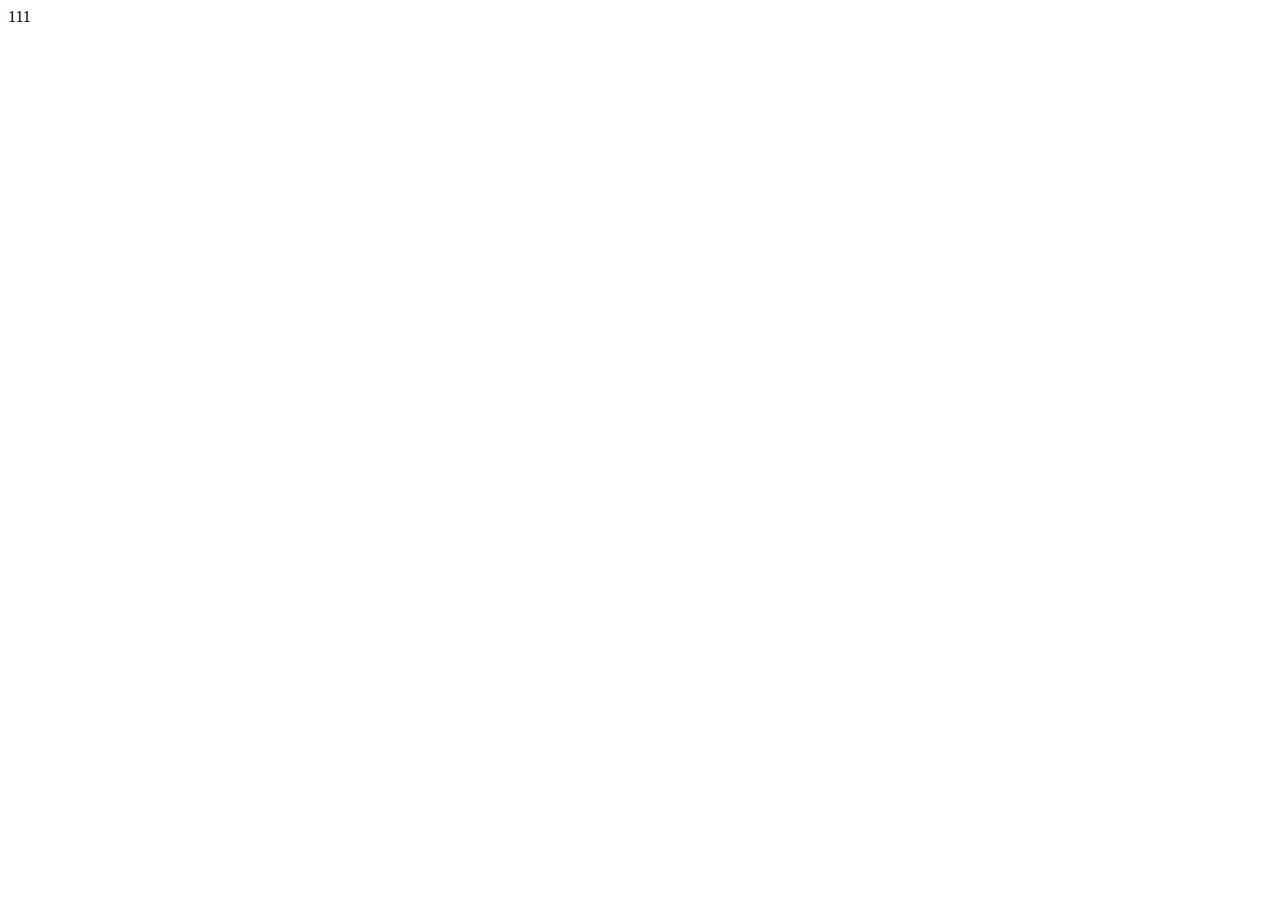
==== index.html @ 4024d772 "登录完成" ====
<!DOCTYPE html>
<html lang="en">
  <head>
    <meta charset="UTF-8" />
    <meta name="viewport" content="width=device-width, initial-scale=1.0" />
    <title>Document</title>
  </head>
  <body>
    111
  </body>
</html>
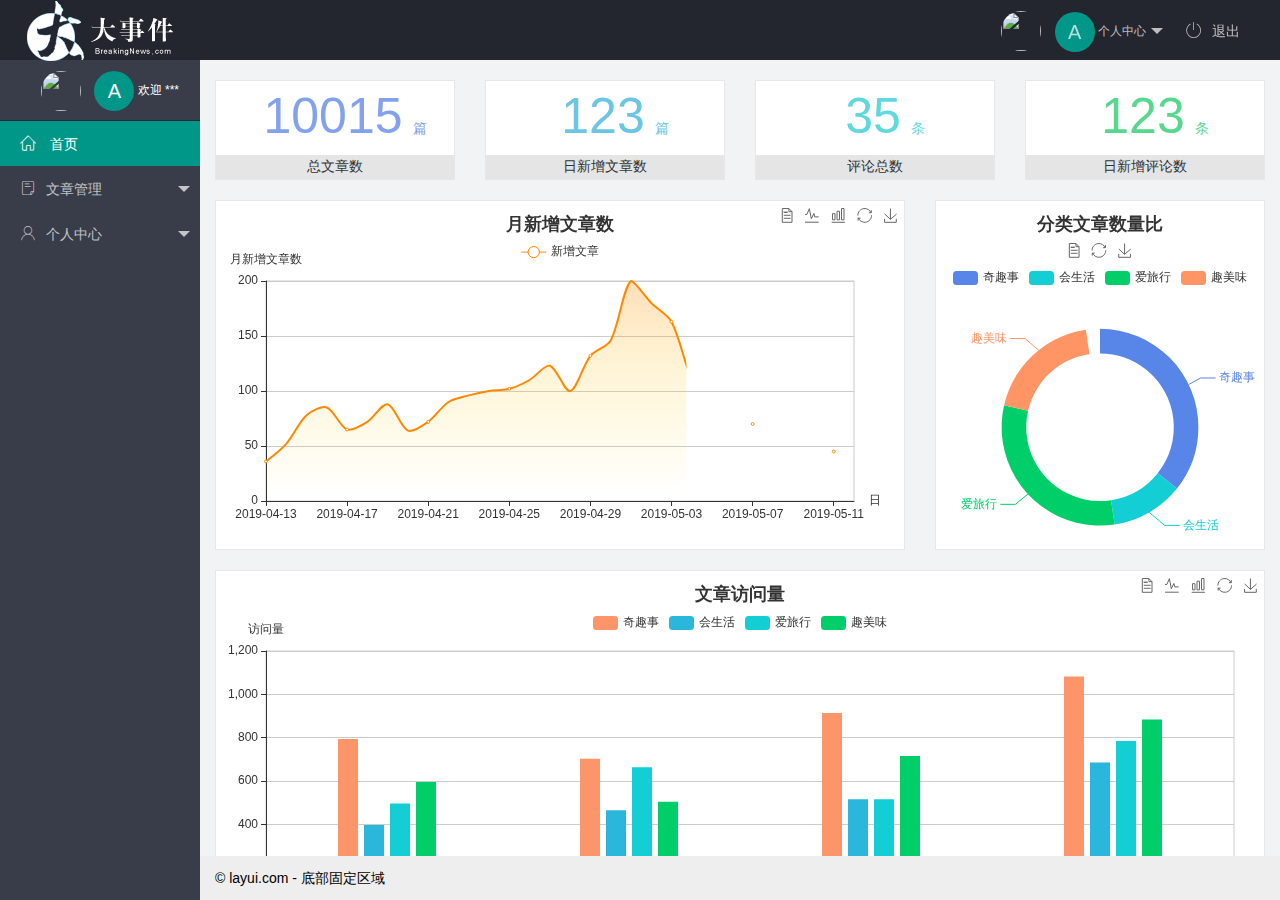
==== commit e721a058: "完成首页" ====
--- a/index.html
+++ b/index.html
@@ -3,9 +3,119 @@
   <head>
     <meta charset="UTF-8" />
     <meta name="viewport" content="width=device-width, initial-scale=1.0" />
-    <title>Document</title>
+    <title>后台首页</title>
+    <link rel="stylesheet" href="./assets/lib/layui/css/layui.css" />
+    <link rel="stylesheet" href="./assets/fonts/iconfont.css" />
+    <link rel="stylesheet" href="./assets/css/index.css" />
   </head>
-  <body>
-    111
+  <body class="layui-layout-body">
+    <div class="layui-layout layui-layout-admin">
+      <div class="layui-header">
+        <div class="layui-logo">
+          <img src="/assets/images/logo.png" alt="" />
+        </div>
+        <!-- 头部区域（可配合layui已有的水平导航） -->
+        <ul class="layui-nav layui-layout-right">
+          <li class="layui-nav-item">
+            <!--右上角头像-->
+            <a href="javascript:;" class="userinfo">
+              <img src="http://t.cn/RCzsdCq" class="layui-nav-img" />
+              <span class="text-avatar"> A </span>
+              个人中心
+            </a>
+            <dl class="layui-nav-child">
+              <dd><a href="">基本资料</a></dd>
+              <dd><a href="">更换头像</a></dd>
+              <dd><a href="">重置密码</a></dd>
+            </dl>
+          </li>
+          <li class="layui-nav-item">
+            <a href="javascript:;" id="btn-logout">
+              <span class="iconfont icon-tuichu"></span>退出</a
+            >
+          </li>
+        </ul>
+      </div>
+
+      <div class="layui-side layui-bg-black">
+        <div class="layui-side-scroll">
+          <!-- 左侧导航区域（可配合layui已有的垂直导航） -->
+          <!--侧边栏头像-->
+          <div class="userinfo">
+            <img src="http://t.cn/RCzsdCq" class="layui-nav-img" />
+            <span class="text-avatar">A</span>
+            <span id="welcome">欢迎 ***</span>
+          </div>
+
+          <ul class="layui-nav layui-nav-tree" lay-shrink="all">
+            <li class="layui-nav-item layui-this">
+              <a class="" href="/home/dashboard.html" target="fm">
+                <span class="iconfont icon-home"></span>
+                首页</a
+              >
+            </li>
+            <li class="layui-nav-item">
+              <a href="javascript:;">
+                <span class="iconfont icon-16"></span>文章管理</a
+              >
+              <dl class="layui-nav-child">
+                <dd>
+                  <a href="javascript:;"
+                    ><i class="layui-icon layui-icon-app"></i>文章类别</a
+                  >
+                </dd>
+                <dd>
+                  <a href="javascript:;"
+                    ><i class="layui-icon layui-icon-app"></i> 文章列表</a
+                  >
+                </dd>
+                <dd>
+                  <a href="javascript:;"
+                    ><i class="layui-icon layui-icon-app"></i>发表文章</a
+                  >
+                </dd>
+              </dl>
+            </li>
+            <li class="layui-nav-item">
+              <a href="javascript:;"
+                ><span class="iconfont icon-user"></span>个人中心</a
+              >
+              <dl class="layui-nav-child">
+                <dd>
+                  <a href="javascript:;"
+                    ><i class="layui-icon layui-icon-app"></i>基本资料</a
+                  >
+                </dd>
+                <dd>
+                  <a href="javascript:;"
+                    ><i class="layui-icon layui-icon-app"></i>更换头像</a
+                  >
+                </dd>
+                <dd>
+                  <a href="javascript:;"
+                    ><i class="layui-icon layui-icon-app"></i>重置密码</a
+                  >
+                </dd>
+              </dl>
+            </li>
+          </ul>
+        </div>
+      </div>
+
+      <div class="layui-body">
+        <!-- 内容主体区域 -->
+        <iframe name="fm" src="/home/dashboard.html" frameborder="0"></iframe>
+      </div>
+
+      <div class="layui-footer">
+        <!-- 底部固定区域 -->
+        © layui.com - 底部固定区域
+      </div>
+    </div>
+
+    <script src="./assets/lib/jquery.js"></script>
+    <script src="/assets/lib/layui/layui.all.js"></script>
+    <script src="./assets/js/utils.js"></script>
+    <script src="./assets/js/index.js"></script>
   </body>
 </html>
--- a/assets/lib/layui/css/layui.css
+++ b/assets/lib/layui/css/layui.css
@@ -0,0 +1,2 @@
+/** layui-v2.5.6 MIT License By https://www.layui.com */
+ .layui-inline,img{display:inline-block;vertical-align:middle}h1,h2,h3,h4,h5,h6{font-weight:400}.layui-edge,.layui-header,.layui-inline,.layui-main{position:relative}.layui-body,.layui-edge,.layui-elip{overflow:hidden}.layui-btn,.layui-edge,.layui-inline,img{vertical-align:middle}.layui-btn,.layui-disabled,.layui-icon,.layui-unselect{-moz-user-select:none;-webkit-user-select:none;-ms-user-select:none}.layui-elip,.layui-form-checkbox span,.layui-form-pane .layui-form-label{text-overflow:ellipsis;white-space:nowrap}.layui-breadcrumb,.layui-tree-btnGroup{visibility:hidden}blockquote,body,button,dd,div,dl,dt,form,h1,h2,h3,h4,h5,h6,input,li,ol,p,pre,td,textarea,th,ul{margin:0;padding:0;-webkit-tap-highlight-color:rgba(0,0,0,0)}a:active,a:hover{outline:0}img{border:none}li{list-style:none}table{border-collapse:collapse;border-spacing:0}h4,h5,h6{font-size:100%}button,input,optgroup,option,select,textarea{font-family:inherit;font-size:inherit;font-style:inherit;font-weight:inherit;outline:0}pre{white-space:pre-wrap;white-space:-moz-pre-wrap;white-space:-pre-wrap;white-space:-o-pre-wrap;word-wrap:break-word}body{line-height:24px;font:14px Helvetica Neue,Helvetica,PingFang SC,Tahoma,Arial,sans-serif}hr{height:1px;margin:10px 0;border:0;clear:both}a{color:#333;text-decoration:none}a:hover{color:#777}a cite{font-style:normal;*cursor:pointer}.layui-border-box,.layui-border-box *{box-sizing:border-box}.layui-box,.layui-box *{box-sizing:content-box}.layui-clear{clear:both;*zoom:1}.layui-clear:after{content:'\20';clear:both;*zoom:1;display:block;height:0}.layui-inline{*display:inline;*zoom:1}.layui-edge{display:inline-block;width:0;height:0;border-width:6px;border-style:dashed;border-color:transparent}.layui-edge-top{top:-4px;border-bottom-color:#999;border-bottom-style:solid}.layui-edge-right{border-left-color:#999;border-left-style:solid}.layui-edge-bottom{top:2px;border-top-color:#999;border-top-style:solid}.layui-edge-left{border-right-color:#999;border-right-style:solid}.layui-disabled,.layui-disabled:hover{color:#d2d2d2!important;cursor:not-allowed!important}.layui-circle{border-radius:100%}.layui-show{display:block!important}.layui-hide{display:none!important}@font-face{font-family:layui-icon;src:url(../font/iconfont.eot?v=256);src:url(../font/iconfont.eot?v=256#iefix) format('embedded-opentype'),url(../font/iconfont.woff2?v=256) format('woff2'),url(../font/iconfont.woff?v=256) format('woff'),url(../font/iconfont.ttf?v=256) format('truetype'),url(../font/iconfont.svg?v=256#layui-icon) format('svg')}.layui-icon{font-family:layui-icon!important;font-size:16px;font-style:normal;-webkit-font-smoothing:antialiased;-moz-osx-font-smoothing:grayscale}.layui-icon-reply-fill:before{content:"\e611"}.layui-icon-set-fill:before{content:"\e614"}.layui-icon-menu-fill:before{content:"\e60f"}.layui-icon-search:before{content:"\e615"}.layui-icon-share:before{content:"\e641"}.layui-icon-set-sm:before{content:"\e620"}.layui-icon-engine:before{content:"\e628"}.layui-icon-close:before{content:"\1006"}.layui-icon-close-fill:before{content:"\1007"}.layui-icon-chart-screen:before{content:"\e629"}.layui-icon-star:before{content:"\e600"}.layui-icon-circle-dot:before{content:"\e617"}.layui-icon-chat:before{content:"\e606"}.layui-icon-release:before{content:"\e609"}.layui-icon-list:before{content:"\e60a"}.layui-icon-chart:before{content:"\e62c"}.layui-icon-ok-circle:before{content:"\1005"}.layui-icon-layim-theme:before{content:"\e61b"}.layui-icon-table:before{content:"\e62d"}.layui-icon-right:before{content:"\e602"}.layui-icon-left:before{content:"\e603"}.layui-icon-cart-simple:before{content:"\e698"}.layui-icon-face-cry:before{content:"\e69c"}.layui-icon-face-smile:before{content:"\e6af"}.layui-icon-survey:before{content:"\e6b2"}.layui-icon-tree:before{content:"\e62e"}.layui-icon-ie:before{content:"\e7bb"}.layui-icon-upload-circle:before{content:"\e62f"}.layui-icon-add-circle:before{content:"\e61f"}.layui-icon-download-circle:before{content:"\e601"}.layui-icon-templeate-1:before{content:"\e630"}.layui-icon-util:before{content:"\e631"}.layui-icon-face-surprised:before{content:"\e664"}.layui-icon-edit:before{content:"\e642"}.layui-icon-speaker:before{content:"\e645"}.layui-icon-down:before{content:"\e61a"}.layui-icon-file:before{content:"\e621"}.layui-icon-layouts:before{content:"\e632"}.layui-icon-rate-half:before{content:"\e6c9"}.layui-icon-add-circle-fine:before{content:"\e608"}.layui-icon-prev-circle:before{content:"\e633"}.layui-icon-read:before{content:"\e705"}.layui-icon-404:before{content:"\e61c"}.layui-icon-carousel:before{content:"\e634"}.layui-icon-help:before{content:"\e607"}.layui-icon-code-circle:before{content:"\e635"}.layui-icon-windows:before{content:"\e67f"}.layui-icon-water:before{content:"\e636"}.layui-icon-username:before{content:"\e66f"}.layui-icon-find-fill:before{content:"\e670"}.layui-icon-about:before{content:"\e60b"}.layui-icon-location:before{content:"\e715"}.layui-icon-up:before{content:"\e619"}.layui-icon-pause:before{content:"\e651"}.layui-icon-date:before{content:"\e637"}.layui-icon-layim-uploadfile:before{content:"\e61d"}.layui-icon-delete:before{content:"\e640"}.layui-icon-play:before{content:"\e652"}.layui-icon-top:before{content:"\e604"}.layui-icon-firefox:before{content:"\e686"}.layui-icon-friends:before{content:"\e612"}.layui-icon-refresh-3:before{content:"\e9aa"}.layui-icon-ok:before{content:"\e605"}.layui-icon-layer:before{content:"\e638"}.layui-icon-face-smile-fine:before{content:"\e60c"}.layui-icon-dollar:before{content:"\e659"}.layui-icon-group:before{content:"\e613"}.layui-icon-layim-download:before{content:"\e61e"}.layui-icon-picture-fine:before{content:"\e60d"}.layui-icon-link:before{content:"\e64c"}.layui-icon-diamond:before{content:"\e735"}.layui-icon-log:before{content:"\e60e"}.layui-icon-key:before{content:"\e683"}.layui-icon-rate-solid:before{content:"\e67a"}.layui-icon-fonts-del:before{content:"\e64f"}.layui-icon-unlink:before{content:"\e64d"}.layui-icon-fonts-clear:before{content:"\e639"}.layui-icon-triangle-r:before{content:"\e623"}.layui-icon-circle:before{content:"\e63f"}.layui-icon-radio:before{content:"\e643"}.layui-icon-align-center:before{content:"\e647"}.layui-icon-align-right:before{content:"\e648"}.layui-icon-align-left:before{content:"\e649"}.layui-icon-loading-1:before{content:"\e63e"}.layui-icon-return:before{content:"\e65c"}.layui-icon-fonts-strong:before{content:"\e62b"}.layui-icon-upload:before{content:"\e67c"}.layui-icon-dialogue:before{content:"\e63a"}.layui-icon-video:before{content:"\e6ed"}.layui-icon-headset:before{content:"\e6fc"}.layui-icon-cellphone-fine:before{content:"\e63b"}.layui-icon-add-1:before{content:"\e654"}.layui-icon-face-smile-b:before{content:"\e650"}.layui-icon-fonts-html:before{content:"\e64b"}.layui-icon-screen-full:before{content:"\e622"}.layui-icon-form:before{content:"\e63c"}.layui-icon-cart:before{content:"\e657"}.layui-icon-camera-fill:before{content:"\e65d"}.layui-icon-tabs:before{content:"\e62a"}.layui-icon-heart-fill:before{content:"\e68f"}.layui-icon-fonts-code:before{content:"\e64e"}.layui-icon-ios:before{content:"\e680"}.layui-icon-at:before{content:"\e687"}.layui-icon-fire:before{content:"\e756"}.layui-icon-set:before{content:"\e716"}.layui-icon-fonts-u:before{content:"\e646"}.layui-icon-triangle-d:before{content:"\e625"}.layui-icon-tips:before{content:"\e702"}.layui-icon-picture:before{content:"\e64a"}.layui-icon-more-vertical:before{content:"\e671"}.layui-icon-bluetooth:before{content:"\e689"}.layui-icon-flag:before{content:"\e66c"}.layui-icon-loading:before{content:"\e63d"}.layui-icon-fonts-i:before{content:"\e644"}.layui-icon-refresh-1:before{content:"\e666"}.layui-icon-rmb:before{content:"\e65e"}.layui-icon-addition:before{content:"\e624"}.layui-icon-home:before{content:"\e68e"}.layui-icon-time:before{content:"\e68d"}.layui-icon-user:before{content:"\e770"}.layui-icon-notice:before{content:"\e667"}.layui-icon-chrome:before{content:"\e68a"}.layui-icon-edge:before{content:"\e68b"}.layui-icon-login-weibo:before{content:"\e675"}.layui-icon-voice:before{content:"\e688"}.layui-icon-upload-drag:before{content:"\e681"}.layui-icon-login-qq:before{content:"\e676"}.layui-icon-snowflake:before{content:"\e6b1"}.layui-icon-heart:before{content:"\e68c"}.layui-icon-logout:before{content:"\e682"}.layui-icon-file-b:before{content:"\e655"}.layui-icon-template:before{content:"\e663"}.layui-icon-transfer:before{content:"\e691"}.layui-icon-auz:before{content:"\e672"}.layui-icon-console:before{content:"\e665"}.layui-icon-app:before{content:"\e653"}.layui-icon-prev:before{content:"\e65a"}.layui-icon-website:before{content:"\e7ae"}.layui-icon-next:before{content:"\e65b"}.layui-icon-component:before{content:"\e857"}.layui-icon-android:before{content:"\e684"}.layui-icon-more:before{content:"\e65f"}.layui-icon-login-wechat:before{content:"\e677"}.layui-icon-shrink-right:before{content:"\e668"}.layui-icon-spread-left:before{content:"\e66b"}.layui-icon-camera:before{content:"\e660"}.layui-icon-note:before{content:"\e66e"}.layui-icon-refresh:before{content:"\e669"}.layui-icon-female:before{content:"\e661"}.layui-icon-male:before{content:"\e662"}.layui-icon-screen-restore:before{content:"\e758"}.layui-icon-password:before{content:"\e673"}.layui-icon-senior:before{content:"\e674"}.layui-icon-theme:before{content:"\e66a"}.layui-icon-tread:before{content:"\e6c5"}.layui-icon-praise:before{content:"\e6c6"}.layui-icon-star-fill:before{content:"\e658"}.layui-icon-rate:before{content:"\e67b"}.layui-icon-template-1:before{content:"\e656"}.layui-icon-vercode:before{content:"\e679"}.layui-icon-service:before{content:"\e626"}.layui-icon-cellphone:before{content:"\e678"}.layui-icon-print:before{content:"\e66d"}.layui-icon-cols:before{content:"\e610"}.layui-icon-wifi:before{content:"\e7e0"}.layui-icon-export:before{content:"\e67d"}.layui-icon-rss:before{content:"\e808"}.layui-icon-slider:before{content:"\e714"}.layui-icon-email:before{content:"\e618"}.layui-icon-subtraction:before{content:"\e67e"}.layui-icon-mike:before{content:"\e6dc"}.layui-icon-light:before{content:"\e748"}.layui-icon-gift:before{content:"\e627"}.layui-icon-mute:before{content:"\e685"}.layui-icon-reduce-circle:before{content:"\e616"}.layui-icon-music:before{content:"\e690"}.layui-main{width:1140px;margin:0 auto}.layui-header{z-index:1000;height:60px}.layui-header a:hover{transition:all .5s;-webkit-transition:all .5s}.layui-side{position:fixed;left:0;top:0;bottom:0;z-index:999;width:200px;overflow-x:hidden}.layui-side-scroll{position:relative;width:220px;height:100%;overflow-x:hidden}.layui-body{position:absolute;left:200px;right:0;top:0;bottom:0;z-index:998;width:auto;overflow-y:auto;box-sizing:border-box}.layui-layout-body{overflow:hidden}.layui-layout-admin .layui-header{background-color:#23262E}.layui-layout-admin .layui-side{top:60px;width:200px;overflow-x:hidden}.layui-layout-admin .layui-body{position:fixed;top:60px;bottom:44px}.layui-layout-admin .layui-main{width:auto;margin:0 15px}.layui-layout-admin .layui-footer{position:fixed;left:200px;right:0;bottom:0;height:44px;line-height:44px;padding:0 15px;background-color:#eee}.layui-layout-admin .layui-logo{position:absolute;left:0;top:0;width:200px;height:100%;line-height:60px;text-align:center;color:#009688;font-size:16px}.layui-layout-admin .layui-header .layui-nav{background:0 0}.layui-layout-left{position:absolute!important;left:200px;top:0}.layui-layout-right{position:absolute!important;right:0;top:0}.layui-container{position:relative;margin:0 auto;padding:0 15px;box-sizing:border-box}.layui-fluid{position:relative;margin:0 auto;padding:0 15px}.layui-row:after,.layui-row:before{content:'';display:block;clear:both}.layui-col-lg1,.layui-col-lg10,.layui-col-lg11,.layui-col-lg12,.layui-col-lg2,.layui-col-lg3,.layui-col-lg4,.layui-col-lg5,.layui-col-lg6,.layui-col-lg7,.layui-col-lg8,.layui-col-lg9,.layui-col-md1,.layui-col-md10,.layui-col-md11,.layui-col-md12,.layui-col-md2,.layui-col-md3,.layui-col-md4,.layui-col-md5,.layui-col-md6,.layui-col-md7,.layui-col-md8,.layui-col-md9,.layui-col-sm1,.layui-col-sm10,.layui-col-sm11,.layui-col-sm12,.layui-col-sm2,.layui-col-sm3,.layui-col-sm4,.layui-col-sm5,.layui-col-sm6,.layui-col-sm7,.layui-col-sm8,.layui-col-sm9,.layui-col-xs1,.layui-col-xs10,.layui-col-xs11,.layui-col-xs12,.layui-col-xs2,.layui-col-xs3,.layui-col-xs4,.layui-col-xs5,.layui-col-xs6,.layui-col-xs7,.layui-col-xs8,.layui-col-xs9{position:relative;display:block;box-sizing:border-box}.layui-col-xs1,.layui-col-xs10,.layui-col-xs11,.layui-col-xs12,.layui-col-xs2,.layui-col-xs3,.layui-col-xs4,.layui-col-xs5,.layui-col-xs6,.layui-col-xs7,.layui-col-xs8,.layui-col-xs9{float:left}.layui-col-xs1{width:8.33333333%}.layui-col-xs2{width:16.66666667%}.layui-col-xs3{width:25%}.layui-col-xs4{width:33.33333333%}.layui-col-xs5{width:41.66666667%}.layui-col-xs6{width:50%}.layui-col-xs7{width:58.33333333%}.layui-col-xs8{width:66.66666667%}.layui-col-xs9{width:75%}.layui-col-xs10{width:83.33333333%}.layui-col-xs11{width:91.66666667%}.layui-col-xs12{width:100%}.layui-col-xs-offset1{margin-left:8.33333333%}.layui-col-xs-offset2{margin-left:16.66666667%}.layui-col-xs-offset3{margin-left:25%}.layui-col-xs-offset4{margin-left:33.33333333%}.layui-col-xs-offset5{margin-left:41.66666667%}.layui-col-xs-offset6{margin-left:50%}.layui-col-xs-offset7{margin-left:58.33333333%}.layui-col-xs-offset8{margin-left:66.66666667%}.layui-col-xs-offset9{margin-left:75%}.layui-col-xs-offset10{margin-left:83.33333333%}.layui-col-xs-offset11{margin-left:91.66666667%}.layui-col-xs-offset12{margin-left:100%}@media screen and (max-width:768px){.layui-hide-xs{display:none!important}.layui-show-xs-block{display:block!important}.layui-show-xs-inline{display:inline!important}.layui-show-xs-inline-block{display:inline-block!important}}@media screen and (min-width:768px){.layui-container{width:750px}.layui-hide-sm{display:none!important}.layui-show-sm-block{display:block!important}.layui-show-sm-inline{display:inline!important}.layui-show-sm-inline-block{display:inline-block!important}.layui-col-sm1,.layui-col-sm10,.layui-col-sm11,.layui-col-sm12,.layui-col-sm2,.layui-col-sm3,.layui-col-sm4,.layui-col-sm5,.layui-col-sm6,.layui-col-sm7,.layui-col-sm8,.layui-col-sm9{float:left}.layui-col-sm1{width:8.33333333%}.layui-col-sm2{width:16.66666667%}.layui-col-sm3{width:25%}.layui-col-sm4{width:33.33333333%}.layui-col-sm5{width:41.66666667%}.layui-col-sm6{width:50%}.layui-col-sm7{width:58.33333333%}.layui-col-sm8{width:66.66666667%}.layui-col-sm9{width:75%}.layui-col-sm10{width:83.33333333%}.layui-col-sm11{width:91.66666667%}.layui-col-sm12{width:100%}.layui-col-sm-offset1{margin-left:8.33333333%}.layui-col-sm-offset2{margin-left:16.66666667%}.layui-col-sm-offset3{margin-left:25%}.layui-col-sm-offset4{margin-left:33.33333333%}.layui-col-sm-offset5{margin-left:41.66666667%}.layui-col-sm-offset6{margin-left:50%}.layui-col-sm-offset7{margin-left:58.33333333%}.layui-col-sm-offset8{margin-left:66.66666667%}.layui-col-sm-offset9{margin-left:75%}.layui-col-sm-offset10{margin-left:83.33333333%}.layui-col-sm-offset11{margin-left:91.66666667%}.layui-col-sm-offset12{margin-left:100%}}@media screen and (min-width:992px){.layui-container{width:970px}.layui-hide-md{display:none!important}.layui-show-md-block{display:block!important}.layui-show-md-inline{display:inline!important}.layui-show-md-inline-block{display:inline-block!important}.layui-col-md1,.layui-col-md10,.layui-col-md11,.layui-col-md12,.layui-col-md2,.layui-col-md3,.layui-col-md4,.layui-col-md5,.layui-col-md6,.layui-col-md7,.layui-col-md8,.layui-col-md9{float:left}.layui-col-md1{width:8.33333333%}.layui-col-md2{width:16.66666667%}.layui-col-md3{width:25%}.layui-col-md4{width:33.33333333%}.layui-col-md5{width:41.66666667%}.layui-col-md6{width:50%}.layui-col-md7{width:58.33333333%}.layui-col-md8{width:66.66666667%}.layui-col-md9{width:75%}.layui-col-md10{width:83.33333333%}.layui-col-md11{width:91.66666667%}.layui-col-md12{width:100%}.layui-col-md-offset1{margin-left:8.33333333%}.layui-col-md-offset2{margin-left:16.66666667%}.layui-col-md-offset3{margin-left:25%}.layui-col-md-offset4{margin-left:33.33333333%}.layui-col-md-offset5{margin-left:41.66666667%}.layui-col-md-offset6{margin-left:50%}.layui-col-md-offset7{margin-left:58.33333333%}.layui-col-md-offset8{margin-left:66.66666667%}.layui-col-md-offset9{margin-left:75%}.layui-col-md-offset10{margin-left:83.33333333%}.layui-col-md-offset11{margin-left:91.66666667%}.layui-col-md-offset12{margin-left:100%}}@media screen and (min-width:1200px){.layui-container{width:1170px}.layui-hide-lg{display:none!important}.layui-show-lg-block{display:block!important}.layui-show-lg-inline{display:inline!important}.layui-show-lg-inline-block{display:inline-block!important}.layui-col-lg1,.layui-col-lg10,.layui-col-lg11,.layui-col-lg12,.layui-col-lg2,.layui-col-lg3,.layui-col-lg4,.layui-col-lg5,.layui-col-lg6,.layui-col-lg7,.layui-col-lg8,.layui-col-lg9{float:left}.layui-col-lg1{width:8.33333333%}.layui-col-lg2{width:16.66666667%}.layui-col-lg3{width:25%}.layui-col-lg4{width:33.33333333%}.layui-col-lg5{width:41.66666667%}.layui-col-lg6{width:50%}.layui-col-lg7{width:58.33333333%}.layui-col-lg8{width:66.66666667%}.layui-col-lg9{width:75%}.layui-col-lg10{width:83.33333333%}.layui-col-lg11{width:91.66666667%}.layui-col-lg12{width:100%}.layui-col-lg-offset1{margin-left:8.33333333%}.layui-col-lg-offset2{margin-left:16.66666667%}.layui-col-lg-offset3{margin-left:25%}.layui-col-lg-offset4{margin-left:33.33333333%}.layui-col-lg-offset5{margin-left:41.66666667%}.layui-col-lg-offset6{margin-left:50%}.layui-col-lg-offset7{margin-left:58.33333333%}.layui-col-lg-offset8{margin-left:66.66666667%}.layui-col-lg-offset9{margin-left:75%}.layui-col-lg-offset10{margin-left:83.33333333%}.layui-col-lg-offset11{margin-left:91.66666667%}.layui-col-lg-offset12{margin-left:100%}}.layui-col-space1{margin:-.5px}.layui-col-space1>*{padding:.5px}.layui-col-space2{margin:-1px}.layui-col-space2>*{padding:1px}.layui-col-space4{margin:-2px}.layui-col-space4>*{padding:2px}.layui-col-space5{margin:-2.5px}.layui-col-space5>*{padding:2.5px}.layui-col-space6{margin:-3px}.layui-col-space6>*{padding:3px}.layui-col-space8{margin:-4px}.layui-col-space8>*{padding:4px}.layui-col-space10{margin:-5px}.layui-col-space10>*{padding:5px}.layui-col-space12{margin:-6px}.layui-col-space12>*{padding:6px}.layui-col-space14{margin:-7px}.layui-col-space14>*{padding:7px}.layui-col-space15{margin:-7.5px}.layui-col-space15>*{padding:7.5px}.layui-col-space16{margin:-8px}.layui-col-space16>*{padding:8px}.layui-col-space18{margin:-9px}.layui-col-space18>*{padding:9px}.layui-col-space20{margin:-10px}.layui-col-space20>*{padding:10px}.layui-col-space22{margin:-11px}.layui-col-space22>*{padding:11px}.layui-col-space24{margin:-12px}.layui-col-space24>*{padding:12px}.layui-col-space25{margin:-12.5px}.layui-col-space25>*{padding:12.5px}.layui-col-space26{margin:-13px}.layui-col-space26>*{padding:13px}.layui-col-space28{margin:-14px}.layui-col-space28>*{padding:14px}.layui-col-space30{margin:-15px}.layui-col-space30>*{padding:15px}.layui-btn,.layui-input,.layui-select,.layui-textarea,.layui-upload-button{outline:0;-webkit-appearance:none;transition:all .3s;-webkit-transition:all .3s;box-sizing:border-box}.layui-elem-quote{margin-bottom:10px;padding:15px;line-height:22px;border-left:5px solid #009688;border-radius:0 2px 2px 0;background-color:#f2f2f2}.layui-quote-nm{border-style:solid;border-width:1px 1px 1px 5px;background:0 0}.layui-elem-field{margin-bottom:10px;padding:0;border-width:1px;border-style:solid}.layui-elem-field legend{margin-left:20px;padding:0 10px;font-size:20px;font-weight:300}.layui-field-title{margin:10px 0 20px;border-width:1px 0 0}.layui-field-box{padding:10px 15px}.layui-field-title .layui-field-box{padding:10px 0}.layui-progress{position:relative;height:6px;border-radius:20px;background-color:#e2e2e2}.layui-progress-bar{position:absolute;left:0;top:0;width:0;max-width:100%;height:6px;border-radius:20px;text-align:right;background-color:#5FB878;transition:all .3s;-webkit-transition:all .3s}.layui-progress-big,.layui-progress-big .layui-progress-bar{height:18px;line-height:18px}.layui-progress-text{position:relative;top:-20px;line-height:18px;font-size:12px;color:#666}.layui-progress-big .layui-progress-text{position:static;padding:0 10px;color:#fff}.layui-collapse{border-width:1px;border-style:solid;border-radius:2px}.layui-colla-content,.layui-colla-item{border-top-width:1px;border-top-style:solid}.layui-colla-item:first-child{border-top:none}.layui-colla-title{position:relative;height:42px;line-height:42px;padding:0 15px 0 35px;color:#333;background-color:#f2f2f2;cursor:pointer;font-size:14px;overflow:hidden}.layui-colla-content{display:none;padding:10px 15px;line-height:22px;color:#666}.layui-colla-icon{position:absolute;left:15px;top:0;font-size:14px}.layui-card{margin-bottom:15px;border-radius:2px;background-color:#fff;box-shadow:0 1px 2px 0 rgba(0,0,0,.05)}.layui-card:last-child{margin-bottom:0}.layui-card-header{position:relative;height:42px;line-height:42px;padding:0 15px;border-bottom:1px solid #f6f6f6;color:#333;border-radius:2px 2px 0 0;font-size:14px}.layui-bg-black,.layui-bg-blue,.layui-bg-cyan,.layui-bg-green,.layui-bg-orange,.layui-bg-red{color:#fff!important}.layui-card-body{position:relative;padding:10px 15px;line-height:24px}.layui-card-body[pad15]{padding:15px}.layui-card-body[pad20]{padding:20px}.layui-card-body .layui-table{margin:5px 0}.layui-card .layui-tab{margin:0}.layui-panel-window{position:relative;padding:15px;border-radius:0;border-top:5px solid #E6E6E6;background-color:#fff}.layui-auxiliar-moving{position:fixed;left:0;right:0;top:0;bottom:0;width:100%;height:100%;background:0 0;z-index:9999999999}.layui-form-label,.layui-form-mid,.layui-form-select,.layui-input-block,.layui-input-inline,.layui-textarea{position:relative}.layui-bg-red{background-color:#FF5722!important}.layui-bg-orange{background-color:#FFB800!important}.layui-bg-green{background-color:#009688!important}.layui-bg-cyan{background-color:#2F4056!important}.layui-bg-blue{background-color:#1E9FFF!important}.layui-bg-black{background-color:#393D49!important}.layui-bg-gray{background-color:#eee!important;color:#666!important}.layui-badge-rim,.layui-colla-content,.layui-colla-item,.layui-collapse,.layui-elem-field,.layui-form-pane .layui-form-item[pane],.layui-form-pane .layui-form-label,.layui-input,.layui-layedit,.layui-layedit-tool,.layui-quote-nm,.layui-select,.layui-tab-bar,.layui-tab-card,.layui-tab-title,.layui-tab-title .layui-this:after,.layui-textarea{border-color:#e6e6e6}.layui-timeline-item:before,hr{background-color:#e6e6e6}.layui-text{line-height:22px;font-size:14px;color:#666}.layui-text h1,.layui-text h2,.layui-text h3{font-weight:500;color:#333}.layui-text h1{font-size:30px}.layui-text h2{font-size:24px}.layui-text h3{font-size:18px}.layui-text a:not(.layui-btn){color:#01AAED}.layui-text a:not(.layui-btn):hover{text-decoration:underline}.layui-text ul{padding:5px 0 5px 15px}.layui-text ul li{margin-top:5px;list-style-type:disc}.layui-text em,.layui-word-aux{color:#999!important;padding:0 5px!important}.layui-btn{display:inline-block;height:38px;line-height:38px;padding:0 18px;background-color:#009688;color:#fff;white-space:nowrap;text-align:center;font-size:14px;border:none;border-radius:2px;cursor:pointer}.layui-btn:hover{opacity:.8;filter:alpha(opacity=80);color:#fff}.layui-btn:active{opacity:1;filter:alpha(opacity=100)}.layui-btn+.layui-btn{margin-left:10px}.layui-btn-container{font-size:0}.layui-btn-container .layui-btn{margin-right:10px;margin-bottom:10px}.layui-btn-container .layui-btn+.layui-btn{margin-left:0}.layui-table .layui-btn-container .layui-btn{margin-bottom:9px}.layui-btn-radius{border-radius:100px}.layui-btn .layui-icon{margin-right:3px;font-size:18px;vertical-align:bottom;vertical-align:middle\9}.layui-btn-primary{border:1px solid #C9C9C9;background-color:#fff;color:#555}.layui-btn-primary:hover{border-color:#009688;color:#333}.layui-btn-normal{background-color:#1E9FFF}.layui-btn-warm{background-color:#FFB800}.layui-btn-danger{background-color:#FF5722}.layui-btn-checked{background-color:#5FB878}.layui-btn-disabled,.layui-btn-disabled:active,.layui-btn-disabled:hover{border:1px solid #e6e6e6;background-color:#FBFBFB;color:#C9C9C9;cursor:not-allowed;opacity:1}.layui-btn-lg{height:44px;line-height:44px;padding:0 25px;font-size:16px}.layui-btn-sm{height:30px;line-height:30px;padding:0 10px;font-size:12px}.layui-btn-sm i{font-size:16px!important}.layui-btn-xs{height:22px;line-height:22px;padding:0 5px;font-size:12px}.layui-btn-xs i{font-size:14px!important}.layui-btn-group{display:inline-block;vertical-align:middle;font-size:0}.layui-btn-group .layui-btn{margin-left:0!important;margin-right:0!important;border-left:1px solid rgba(255,255,255,.5);border-radius:0}.layui-btn-group .layui-btn-primary{border-left:none}.layui-btn-group .layui-btn-primary:hover{border-color:#C9C9C9;color:#009688}.layui-btn-group .layui-btn:first-child{border-left:none;border-radius:2px 0 0 2px}.layui-btn-group .layui-btn-primary:first-child{border-left:1px solid #c9c9c9}.layui-btn-group .layui-btn:last-child{border-radius:0 2px 2px 0}.layui-btn-group .layui-btn+.layui-btn{margin-left:0}.layui-btn-group+.layui-btn-group{margin-left:10px}.layui-btn-fluid{width:100%}.layui-input,.layui-select,.layui-textarea{height:38px;line-height:1.3;line-height:38px\9;border-width:1px;border-style:solid;background-color:#fff;border-radius:2px}.layui-input::-webkit-input-placeholder,.layui-select::-webkit-input-placeholder,.layui-textarea::-webkit-input-placeholder{line-height:1.3}.layui-input,.layui-textarea{display:block;width:100%;padding-left:10px}.layui-input:hover,.layui-textarea:hover{border-color:#D2D2D2!important}.layui-input:focus,.layui-textarea:focus{border-color:#C9C9C9!important}.layui-textarea{min-height:100px;height:auto;line-height:20px;padding:6px 10px;resize:vertical}.layui-select{padding:0 10px}.layui-form input[type=checkbox],.layui-form input[type=radio],.layui-form select{display:none}.layui-form [lay-ignore]{display:initial}.layui-form-item{margin-bottom:15px;clear:both;*zoom:1}.layui-form-item:after{content:'\20';clear:both;*zoom:1;display:block;height:0}.layui-form-label{float:left;display:block;padding:9px 15px;width:80px;font-weight:400;line-height:20px;text-align:right}.layui-form-label-col{display:block;float:none;padding:9px 0;line-height:20px;text-align:left}.layui-form-item .layui-inline{margin-bottom:5px;margin-right:10px}.layui-input-block{margin-left:110px;min-height:36px}.layui-input-inline{display:inline-block;vertical-align:middle}.layui-form-item .layui-input-inline{float:left;width:190px;margin-right:10px}.layui-form-text .layui-input-inline{width:auto}.layui-form-mid{float:left;display:block;padding:9px 0!important;line-height:20px;margin-right:10px}.layui-form-danger+.layui-form-select .layui-input,.layui-form-danger:focus{border-color:#FF5722!important}.layui-form-select .layui-input{padding-right:30px;cursor:pointer}.layui-form-select .layui-edge{position:absolute;right:10px;top:50%;margin-top:-3px;cursor:pointer;border-width:6px;border-top-color:#c2c2c2;border-top-style:solid;transition:all .3s;-webkit-transition:all .3s}.layui-form-select dl{display:none;position:absolute;left:0;top:42px;padding:5px 0;z-index:899;min-width:100%;border:1px solid #d2d2d2;max-height:300px;overflow-y:auto;background-color:#fff;border-radius:2px;box-shadow:0 2px 4px rgba(0,0,0,.12);box-sizing:border-box}.layui-form-select dl dd,.layui-form-select dl dt{padding:0 10px;line-height:36px;white-space:nowrap;overflow:hidden;text-overflow:ellipsis}.layui-form-select dl dt{font-size:12px;color:#999}.layui-form-select dl dd{cursor:pointer}.layui-form-select dl dd:hover{background-color:#f2f2f2;-webkit-transition:.5s all;transition:.5s all}.layui-form-select .layui-select-group dd{padding-left:20px}.layui-form-select dl dd.layui-select-tips{padding-left:10px!important;color:#999}.layui-form-select dl dd.layui-this{background-color:#5FB878;color:#fff}.layui-form-checkbox,.layui-form-select dl dd.layui-disabled{background-color:#fff}.layui-form-selected dl{display:block}.layui-form-checkbox,.layui-form-checkbox *,.layui-form-switch{display:inline-block;vertical-align:middle}.layui-form-selected .layui-edge{margin-top:-9px;-webkit-transform:rotate(180deg);transform:rotate(180deg);margin-top:-3px\9}:root .layui-form-selected .layui-edge{margin-top:-9px\0/IE9}.layui-form-selectup dl{top:auto;bottom:42px}.layui-select-none{margin:5px 0;text-align:center;color:#999}.layui-select-disabled .layui-disabled{border-color:#eee!important}.layui-select-disabled .layui-edge{border-top-color:#d2d2d2}.layui-form-checkbox{position:relative;height:30px;line-height:30px;margin-right:10px;padding-right:30px;cursor:pointer;font-size:0;-webkit-transition:.1s linear;transition:.1s linear;box-sizing:border-box}.layui-form-checkbox span{padding:0 10px;height:100%;font-size:14px;border-radius:2px 0 0 2px;background-color:#d2d2d2;color:#fff;overflow:hidden}.layui-form-checkbox:hover span{background-color:#c2c2c2}.layui-form-checkbox i{position:absolute;right:0;top:0;width:30px;height:28px;border:1px solid #d2d2d2;border-left:none;border-radius:0 2px 2px 0;color:#fff;font-size:20px;text-align:center}.layui-form-checkbox:hover i{border-color:#c2c2c2;color:#c2c2c2}.layui-form-checked,.layui-form-checked:hover{border-color:#5FB878}.layui-form-checked span,.layui-form-checked:hover span{background-color:#5FB878}.layui-form-checked i,.layui-form-checked:hover i{color:#5FB878}.layui-form-item .layui-form-checkbox{margin-top:4px}.layui-form-checkbox[lay-skin=primary]{height:auto!important;line-height:normal!important;min-width:18px;min-height:18px;border:none!important;margin-right:0;padding-left:28px;padding-right:0;background:0 0}.layui-form-checkbox[lay-skin=primary] span{padding-left:0;padding-right:15px;line-height:18px;background:0 0;color:#666}.layui-form-checkbox[lay-skin=primary] i{right:auto;left:0;width:16px;height:16px;line-height:16px;border:1px solid #d2d2d2;font-size:12px;border-radius:2px;background-color:#fff;-webkit-transition:.1s linear;transition:.1s linear}.layui-form-checkbox[lay-skin=primary]:hover i{border-color:#5FB878;color:#fff}.layui-form-checked[lay-skin=primary] i{border-color:#5FB878!important;background-color:#5FB878;color:#fff}.layui-checkbox-disbaled[lay-skin=primary] span{background:0 0!important;color:#c2c2c2}.layui-checkbox-disbaled[lay-skin=primary]:hover i{border-color:#d2d2d2}.layui-form-item .layui-form-checkbox[lay-skin=primary]{margin-top:10px}.layui-form-switch{position:relative;height:22px;line-height:22px;min-width:35px;padding:0 5px;margin-top:8px;border:1px solid #d2d2d2;border-radius:20px;cursor:pointer;background-color:#fff;-webkit-transition:.1s linear;transition:.1s linear}.layui-form-switch i{position:absolute;left:5px;top:3px;width:16px;height:16px;border-radius:20px;background-color:#d2d2d2;-webkit-transition:.1s linear;transition:.1s linear}.layui-form-switch em{position:relative;top:0;width:25px;margin-left:21px;padding:0!important;text-align:center!important;color:#999!important;font-style:normal!important;font-size:12px}.layui-form-onswitch{border-color:#5FB878;background-color:#5FB878}.layui-checkbox-disbaled,.layui-checkbox-disbaled i{border-color:#e2e2e2!important}.layui-form-onswitch i{left:100%;margin-left:-21px;background-color:#fff}.layui-form-onswitch em{margin-left:5px;margin-right:21px;color:#fff!important}.layui-checkbox-disbaled span{background-color:#e2e2e2!important}.layui-checkbox-disbaled:hover i{color:#fff!important}[lay-radio]{display:none}.layui-form-radio,.layui-form-radio *{display:inline-block;vertical-align:middle}.layui-form-radio{line-height:28px;margin:6px 10px 0 0;padding-right:10px;cursor:pointer;font-size:0}.layui-form-radio *{font-size:14px}.layui-form-radio>i{margin-right:8px;font-size:22px;color:#c2c2c2}.layui-form-radio>i:hover,.layui-form-radioed>i{color:#5FB878}.layui-radio-disbaled>i{color:#e2e2e2!important}.layui-form-pane .layui-form-label{width:110px;padding:8px 15px;height:38px;line-height:20px;border-width:1px;border-style:solid;border-radius:2px 0 0 2px;text-align:center;background-color:#FBFBFB;overflow:hidden;box-sizing:border-box}.layui-form-pane .layui-input-inline{margin-left:-1px}.layui-form-pane .layui-input-block{margin-left:110px;left:-1px}.layui-form-pane .layui-input{border-radius:0 2px 2px 0}.layui-form-pane .layui-form-text .layui-form-label{float:none;width:100%;border-radius:2px;box-sizing:border-box;text-align:left}.layui-form-pane .layui-form-text .layui-input-inline{display:block;margin:0;top:-1px;clear:both}.layui-form-pane .layui-form-text .layui-input-block{margin:0;left:0;top:-1px}.layui-form-pane .layui-form-text .layui-textarea{min-height:100px;border-radius:0 0 2px 2px}.layui-form-pane .layui-form-checkbox{margin:4px 0 4px 10px}.layui-form-pane .layui-form-radio,.layui-form-pane .layui-form-switch{margin-top:6px;margin-left:10px}.layui-form-pane .layui-form-item[pane]{position:relative;border-width:1px;border-style:solid}.layui-form-pane .layui-form-item[pane] .layui-form-label{position:absolute;left:0;top:0;height:100%;border-width:0 1px 0 0}.layui-form-pane .layui-form-item[pane] .layui-input-inline{margin-left:110px}@media screen and (max-width:450px){.layui-form-item .layui-form-label{text-overflow:ellipsis;overflow:hidden;white-space:nowrap}.layui-form-item .layui-inline{display:block;margin-right:0;margin-bottom:20px;clear:both}.layui-form-item .layui-inline:after{content:'\20';clear:both;display:block;height:0}.layui-form-item .layui-input-inline{display:block;float:none;left:-3px;width:auto;margin:0 0 10px 112px}.layui-form-item .layui-input-inline+.layui-form-mid{margin-left:110px;top:-5px;padding:0}.layui-form-item .layui-form-checkbox{margin-right:5px;margin-bottom:5px}}.layui-layedit{border-width:1px;border-style:solid;border-radius:2px}.layui-layedit-tool{padding:3px 5px;border-bottom-width:1px;border-bottom-style:solid;font-size:0}.layedit-tool-fixed{position:fixed;top:0;border-top:1px solid #e2e2e2}.layui-layedit-tool .layedit-tool-mid,.layui-layedit-tool .layui-icon{display:inline-block;vertical-align:middle;text-align:center;font-size:14px}.layui-layedit-tool .layui-icon{position:relative;width:32px;height:30px;line-height:30px;margin:3px 5px;color:#777;cursor:pointer;border-radius:2px}.layui-layedit-tool .layui-icon:hover{color:#393D49}.layui-layedit-tool .layui-icon:active{color:#000}.layui-layedit-tool .layedit-tool-active{background-color:#e2e2e2;color:#000}.layui-layedit-tool .layui-disabled,.layui-layedit-tool .layui-disabled:hover{color:#d2d2d2;cursor:not-allowed}.layui-layedit-tool .layedit-tool-mid{width:1px;height:18px;margin:0 10px;background-color:#d2d2d2}.layedit-tool-html{width:50px!important;font-size:30px!important}.layedit-tool-b,.layedit-tool-code,.layedit-tool-help{font-size:16px!important}.layedit-tool-d,.layedit-tool-face,.layedit-tool-image,.layedit-tool-unlink{font-size:18px!important}.layedit-tool-image input{position:absolute;font-size:0;left:0;top:0;width:100%;height:100%;opacity:.01;filter:Alpha(opacity=1);cursor:pointer}.layui-layedit-iframe iframe{display:block;width:100%}#LAY_layedit_code{overflow:hidden}.layui-laypage{display:inline-block;*display:inline;*zoom:1;vertical-align:middle;margin:10px 0;font-size:0}.layui-laypage>a:first-child,.layui-laypage>a:first-child em{border-radius:2px 0 0 2px}.layui-laypage>a:last-child,.layui-laypage>a:last-child em{border-radius:0 2px 2px 0}.layui-laypage>:first-child{margin-left:0!important}.layui-laypage>:last-child{margin-right:0!important}.layui-laypage a,.layui-laypage button,.layui-laypage input,.layui-laypage select,.layui-laypage span{border:1px solid #e2e2e2}.layui-laypage a,.layui-laypage span{display:inline-block;*display:inline;*zoom:1;vertical-align:middle;padding:0 15px;height:28px;line-height:28px;margin:0 -1px 5px 0;background-color:#fff;color:#333;font-size:12px}.layui-flow-more a *,.layui-laypage input,.layui-table-view select[lay-ignore]{display:inline-block}.layui-laypage a:hover{color:#009688}.layui-laypage em{font-style:normal}.layui-laypage .layui-laypage-spr{color:#999;font-weight:700}.layui-laypage a{text-decoration:none}.layui-laypage .layui-laypage-curr{position:relative}.layui-laypage .layui-laypage-curr em{position:relative;color:#fff}.layui-laypage .layui-laypage-curr .layui-laypage-em{position:absolute;left:-1px;top:-1px;padding:1px;width:100%;height:100%;background-color:#009688}.layui-laypage-em{border-radius:2px}.layui-laypage-next em,.layui-laypage-prev em{font-family:Sim sun;font-size:16px}.layui-laypage .layui-laypage-count,.layui-laypage .layui-laypage-limits,.layui-laypage .layui-laypage-refresh,.layui-laypage .layui-laypage-skip{margin-left:10px;margin-right:10px;padding:0;border:none}.layui-laypage .layui-laypage-limits,.layui-laypage .layui-laypage-refresh{vertical-align:top}.layui-laypage .layui-laypage-refresh i{font-size:18px;cursor:pointer}.layui-laypage select{height:22px;padding:3px;border-radius:2px;cursor:pointer}.layui-laypage .layui-laypage-skip{height:30px;line-height:30px;color:#999}.layui-laypage button,.layui-laypage input{height:30px;line-height:30px;border-radius:2px;vertical-align:top;background-color:#fff;box-sizing:border-box}.layui-laypage input{width:40px;margin:0 10px;padding:0 3px;text-align:center}.layui-laypage input:focus,.layui-laypage select:focus{border-color:#009688!important}.layui-laypage button{margin-left:10px;padding:0 10px;cursor:pointer}.layui-table,.layui-table-view{margin:10px 0}.layui-flow-more{margin:10px 0;text-align:center;color:#999;font-size:14px}.layui-flow-more a{height:32px;line-height:32px}.layui-flow-more a *{vertical-align:top}.layui-flow-more a cite{padding:0 20px;border-radius:3px;background-color:#eee;color:#333;font-style:normal}.layui-flow-more a cite:hover{opacity:.8}.layui-flow-more a i{font-size:30px;color:#737383}.layui-table{width:100%;background-color:#fff;color:#666}.layui-table tr{transition:all .3s;-webkit-transition:all .3s}.layui-table th{text-align:left;font-weight:400}.layui-table tbody tr:hover,.layui-table thead tr,.layui-table-click,.layui-table-header,.layui-table-hover,.layui-table-mend,.layui-table-patch,.layui-table-tool,.layui-table-total,.layui-table-total tr,.layui-table[lay-even] tr:nth-child(even){background-color:#f2f2f2}.layui-table td,.layui-table th,.layui-table-col-set,.layui-table-fixed-r,.layui-table-grid-down,.layui-table-header,.layui-table-page,.layui-table-tips-main,.layui-table-tool,.layui-table-total,.layui-table-view,.layui-table[lay-skin=line],.layui-table[lay-skin=row]{border-width:1px;border-style:solid;border-color:#e6e6e6}.layui-table td,.layui-table th{position:relative;padding:9px 15px;min-height:20px;line-height:20px;font-size:14px}.layui-table[lay-skin=line] td,.layui-table[lay-skin=line] th{border-width:0 0 1px}.layui-table[lay-skin=row] td,.layui-table[lay-skin=row] th{border-width:0 1px 0 0}.layui-table[lay-skin=nob] td,.layui-table[lay-skin=nob] th{border:none}.layui-table img{max-width:100px}.layui-table[lay-size=lg] td,.layui-table[lay-size=lg] th{padding:15px 30px}.layui-table-view .layui-table[lay-size=lg] .layui-table-cell{height:40px;line-height:40px}.layui-table[lay-size=sm] td,.layui-table[lay-size=sm] th{font-size:12px;padding:5px 10px}.layui-table-view .layui-table[lay-size=sm] .layui-table-cell{height:20px;line-height:20px}.layui-table[lay-data]{display:none}.layui-table-box{position:relative;overflow:hidden}.layui-table-view .layui-table{position:relative;width:auto;margin:0}.layui-table-view .layui-table[lay-skin=line]{border-width:0 1px 0 0}.layui-table-view .layui-table[lay-skin=row]{border-width:0 0 1px}.layui-table-view .layui-table td,.layui-table-view .layui-table th{padding:5px 0;border-top:none;border-left:none}.layui-table-view .layui-table th.layui-unselect .layui-table-cell span{cursor:pointer}.layui-table-view .layui-table td{cursor:default}.layui-table-view .layui-table td[data-edit=text]{cursor:text}.layui-table-view .layui-form-checkbox[lay-skin=primary] i{width:18px;height:18px}.layui-table-view .layui-form-radio{line-height:0;padding:0}.layui-table-view .layui-form-radio>i{margin:0;font-size:20px}.layui-table-init{position:absolute;left:0;top:0;width:100%;height:100%;text-align:center;z-index:110}.layui-table-init .layui-icon{position:absolute;left:50%;top:50%;margin:-15px 0 0 -15px;font-size:30px;color:#c2c2c2}.layui-table-header{border-width:0 0 1px;overflow:hidden}.layui-table-header .layui-table{margin-bottom:-1px}.layui-table-tool .layui-inline[lay-event]{position:relative;width:26px;height:26px;padding:5px;line-height:16px;margin-right:10px;text-align:center;color:#333;border:1px solid #ccc;cursor:pointer;-webkit-transition:.5s all;transition:.5s all}.layui-table-tool .layui-inline[lay-event]:hover{border:1px solid #999}.layui-table-tool-temp{padding-right:120px}.layui-table-tool-self{position:absolute;right:17px;top:10px}.layui-table-tool .layui-table-tool-self .layui-inline[lay-event]{margin:0 0 0 10px}.layui-table-tool-panel{position:absolute;top:29px;left:-1px;padding:5px 0;min-width:150px;min-height:40px;border:1px solid #d2d2d2;text-align:left;overflow-y:auto;background-color:#fff;box-shadow:0 2px 4px rgba(0,0,0,.12)}.layui-table-cell,.layui-table-tool-panel li{overflow:hidden;text-overflow:ellipsis;white-space:nowrap}.layui-table-tool-panel li{padding:0 10px;line-height:30px;-webkit-transition:.5s all;transition:.5s all}.layui-table-tool-panel li .layui-form-checkbox[lay-skin=primary]{width:100%;padding-left:28px}.layui-table-tool-panel li:hover{background-color:#f2f2f2}.layui-table-tool-panel li .layui-form-checkbox[lay-skin=primary] i{position:absolute;left:0;top:0}.layui-table-tool-panel li .layui-form-checkbox[lay-skin=primary] span{padding:0}.layui-table-tool .layui-table-tool-self .layui-table-tool-panel{left:auto;right:-1px}.layui-table-col-set{position:absolute;right:0;top:0;width:20px;height:100%;border-width:0 0 0 1px;background-color:#fff}.layui-table-sort{width:10px;height:20px;margin-left:5px;cursor:pointer!important}.layui-table-sort .layui-edge{position:absolute;left:5px;border-width:5px}.layui-table-sort .layui-table-sort-asc{top:3px;border-top:none;border-bottom-style:solid;border-bottom-color:#b2b2b2}.layui-table-sort .layui-table-sort-asc:hover{border-bottom-color:#666}.layui-table-sort .layui-table-sort-desc{bottom:5px;border-bottom:none;border-top-style:solid;border-top-color:#b2b2b2}.layui-table-sort .layui-table-sort-desc:hover{border-top-color:#666}.layui-table-sort[lay-sort=asc] .layui-table-sort-asc{border-bottom-color:#000}.layui-table-sort[lay-sort=desc] .layui-table-sort-desc{border-top-color:#000}.layui-table-cell{height:28px;line-height:28px;padding:0 15px;position:relative;box-sizing:border-box}.layui-table-cell .layui-form-checkbox[lay-skin=primary]{top:-1px;padding:0}.layui-table-cell .layui-table-link{color:#01AAED}.laytable-cell-checkbox,.laytable-cell-numbers,.laytable-cell-radio,.laytable-cell-space{padding:0;text-align:center}.layui-table-body{position:relative;overflow:auto;margin-right:-1px;margin-bottom:-1px}.layui-table-body .layui-none{line-height:26px;padding:15px;text-align:center;color:#999}.layui-table-fixed{position:absolute;left:0;top:0;z-index:101}.layui-table-fixed .layui-table-body{overflow:hidden}.layui-table-fixed-l{box-shadow:0 -1px 8px rgba(0,0,0,.08)}.layui-table-fixed-r{left:auto;right:-1px;border-width:0 0 0 1px;box-shadow:-1px 0 8px rgba(0,0,0,.08)}.layui-table-fixed-r .layui-table-header{position:relative;overflow:visible}.layui-table-mend{position:absolute;right:-49px;top:0;height:100%;width:50px}.layui-table-tool{position:relative;z-index:890;width:100%;min-height:50px;line-height:30px;padding:10px 15px;border-width:0 0 1px}.layui-table-tool .layui-btn-container{margin-bottom:-10px}.layui-table-page,.layui-table-total{border-width:1px 0 0;margin-bottom:-1px;overflow:hidden}.layui-table-page{position:relative;width:100%;padding:7px 7px 0;height:41px;font-size:12px;white-space:nowrap}.layui-table-page>div{height:26px}.layui-table-page .layui-laypage{margin:0}.layui-table-page .layui-laypage a,.layui-table-page .layui-laypage span{height:26px;line-height:26px;margin-bottom:10px;border:none;background:0 0}.layui-table-page .layui-laypage a,.layui-table-page .layui-laypage span.layui-laypage-curr{padding:0 12px}.layui-table-page .layui-laypage span{margin-left:0;padding:0}.layui-table-page .layui-laypage .layui-laypage-prev{margin-left:-7px!important}.layui-table-page .layui-laypage .layui-laypage-curr .layui-laypage-em{left:0;top:0;padding:0}.layui-table-page .layui-laypage button,.layui-table-page .layui-laypage input{height:26px;line-height:26px}.layui-table-page .layui-laypage input{width:40px}.layui-table-page .layui-laypage button{padding:0 10px}.layui-table-page select{height:18px}.layui-table-patch .layui-table-cell{padding:0;width:30px}.layui-table-edit{position:absolute;left:0;top:0;width:100%;height:100%;padding:0 14px 1px;border-radius:0;box-shadow:1px 1px 20px rgba(0,0,0,.15)}.layui-table-edit:focus{border-color:#5FB878!important}select.layui-table-edit{padding:0 0 0 10px;border-color:#C9C9C9}.layui-table-view .layui-form-checkbox,.layui-table-view .layui-form-radio,.layui-table-view .layui-form-switch{top:0;margin:0;box-sizing:content-box}.layui-table-view .layui-form-checkbox{top:-1px;height:26px;line-height:26px}.layui-table-view .layui-form-checkbox i{height:26px}.layui-table-grid .layui-table-cell{overflow:visible}.layui-table-grid-down{position:absolute;top:0;right:0;width:26px;height:100%;padding:5px 0;border-width:0 0 0 1px;text-align:center;background-color:#fff;color:#999;cursor:pointer}.layui-table-grid-down .layui-icon{position:absolute;top:50%;left:50%;margin:-8px 0 0 -8px}.layui-table-grid-down:hover{background-color:#fbfbfb}body .layui-table-tips .layui-layer-content{background:0 0;padding:0;box-shadow:0 1px 6px rgba(0,0,0,.12)}.layui-table-tips-main{margin:-44px 0 0 -1px;max-height:150px;padding:8px 15px;font-size:14px;overflow-y:scroll;background-color:#fff;color:#666}.layui-table-tips-c{position:absolute;right:-3px;top:-13px;width:20px;height:20px;padding:3px;cursor:pointer;background-color:#666;border-radius:50%;color:#fff}.layui-table-tips-c:hover{background-color:#777}.layui-table-tips-c:before{position:relative;right:-2px}.layui-upload-file{display:none!important;opacity:.01;filter:Alpha(opacity=1)}.layui-upload-drag,.layui-upload-form,.layui-upload-wrap{display:inline-block}.layui-upload-list{margin:10px 0}.layui-upload-choose{padding:0 10px;color:#999}.layui-upload-drag{position:relative;padding:30px;border:1px dashed #e2e2e2;background-color:#fff;text-align:center;cursor:pointer;color:#999}.layui-upload-drag .layui-icon{font-size:50px;color:#009688}.layui-upload-drag[lay-over]{border-color:#009688}.layui-upload-iframe{position:absolute;width:0;height:0;border:0;visibility:hidden}.layui-upload-wrap{position:relative;vertical-align:middle}.layui-upload-wrap .layui-upload-file{display:block!important;position:absolute;left:0;top:0;z-index:10;font-size:100px;width:100%;height:100%;opacity:.01;filter:Alpha(opacity=1);cursor:pointer}.layui-transfer-active,.layui-transfer-box{display:inline-block;vertical-align:middle}.layui-transfer-box,.layui-transfer-header,.layui-transfer-search{border-width:0;border-style:solid;border-color:#e6e6e6}.layui-transfer-box{position:relative;border-width:1px;width:200px;height:360px;border-radius:2px;background-color:#fff}.layui-transfer-box .layui-form-checkbox{width:100%;margin:0!important}.layui-transfer-header{height:38px;line-height:38px;padding:0 10px;border-bottom-width:1px}.layui-transfer-search{position:relative;padding:10px;border-bottom-width:1px}.layui-transfer-search .layui-input{height:32px;padding-left:30px;font-size:12px}.layui-transfer-search .layui-icon-search{position:absolute;left:20px;top:50%;margin-top:-8px;color:#666}.layui-transfer-active{margin:0 15px}.layui-transfer-active .layui-btn{display:block;margin:0;padding:0 15px;background-color:#5FB878;border-color:#5FB878;color:#fff}.layui-transfer-active .layui-btn-disabled{background-color:#FBFBFB;border-color:#e6e6e6;color:#C9C9C9}.layui-transfer-active .layui-btn:first-child{margin-bottom:15px}.layui-transfer-active .layui-btn .layui-icon{margin:0;font-size:14px!important}.layui-transfer-data{padding:5px 0;overflow:auto}.layui-transfer-data li{height:32px;line-height:32px;padding:0 10px}.layui-transfer-data li:hover{background-color:#f2f2f2;transition:.5s all}.layui-transfer-data .layui-none{padding:15px 10px;text-align:center;color:#999}.layui-nav{position:relative;padding:0 20px;background-color:#393D49;color:#fff;border-radius:2px;font-size:0;box-sizing:border-box}.layui-nav *{font-size:14px}.layui-nav .layui-nav-item{position:relative;display:inline-block;*display:inline;*zoom:1;vertical-align:middle;line-height:60px}.layui-nav .layui-nav-item a{display:block;padding:0 20px;color:#fff;color:rgba(255,255,255,.7);transition:all .3s;-webkit-transition:all .3s}.layui-nav .layui-this:after,.layui-nav-bar,.layui-nav-tree .layui-nav-itemed:after{position:absolute;left:0;top:0;width:0;height:5px;background-color:#5FB878;transition:all .2s;-webkit-transition:all .2s}.layui-nav-bar{z-index:1000}.layui-nav .layui-nav-item a:hover,.layui-nav .layui-this a{color:#fff}.layui-nav .layui-this:after{content:'';top:auto;bottom:0;width:100%}.layui-nav-img{width:30px;height:30px;margin-right:10px;border-radius:50%}.layui-nav .layui-nav-more{content:'';width:0;height:0;border-style:solid dashed dashed;border-color:#fff transparent transparent;overflow:hidden;cursor:pointer;transition:all .2s;-webkit-transition:all .2s;position:absolute;top:50%;right:3px;margin-top:-3px;border-width:6px;border-top-color:rgba(255,255,255,.7)}.layui-nav .layui-nav-mored,.layui-nav-itemed>a .layui-nav-more{margin-top:-9px;border-style:dashed dashed solid;border-color:transparent transparent #fff}.layui-nav-child{display:none;position:absolute;left:0;top:65px;min-width:100%;line-height:36px;padding:5px 0;box-shadow:0 2px 4px rgba(0,0,0,.12);border:1px solid #d2d2d2;background-color:#fff;z-index:100;border-radius:2px;white-space:nowrap}.layui-nav .layui-nav-child a{color:#333}.layui-nav .layui-nav-child a:hover{background-color:#f2f2f2;color:#000}.layui-nav-child dd{position:relative}.layui-nav .layui-nav-child dd.layui-this a,.layui-nav-child dd.layui-this{background-color:#5FB878;color:#fff}.layui-nav-child dd.layui-this:after{display:none}.layui-nav-tree{width:200px;padding:0}.layui-nav-tree .layui-nav-item{display:block;width:100%;line-height:45px}.layui-nav-tree .layui-nav-item a{position:relative;height:45px;line-height:45px;text-overflow:ellipsis;overflow:hidden;white-space:nowrap}.layui-nav-tree .layui-nav-item a:hover{background-color:#4E5465}.layui-nav-tree .layui-nav-bar{width:5px;height:0;background-color:#009688}.layui-nav-tree .layui-nav-child dd.layui-this,.layui-nav-tree .layui-nav-child dd.layui-this a,.layui-nav-tree .layui-this,.layui-nav-tree .layui-this>a,.layui-nav-tree .layui-this>a:hover{background-color:#009688;color:#fff}.layui-nav-tree .layui-this:after{display:none}.layui-nav-itemed>a,.layui-nav-tree .layui-nav-title a,.layui-nav-tree .layui-nav-title a:hover{color:#fff!important}.layui-nav-tree .layui-nav-child{position:relative;z-index:0;top:0;border:none;box-shadow:none}.layui-nav-tree .layui-nav-child a{height:40px;line-height:40px;color:#fff;color:rgba(255,255,255,.7)}.layui-nav-tree .layui-nav-child,.layui-nav-tree .layui-nav-child a:hover{background:0 0;color:#fff}.layui-nav-tree .layui-nav-more{right:10px}.layui-nav-itemed>.layui-nav-child{display:block;padding:0;background-color:rgba(0,0,0,.3)!important}.layui-nav-itemed>.layui-nav-child>.layui-this>.layui-nav-child{display:block}.layui-nav-side{position:fixed;top:0;bottom:0;left:0;overflow-x:hidden;z-index:999}.layui-bg-blue .layui-nav-bar,.layui-bg-blue .layui-nav-itemed:after,.layui-bg-blue .layui-this:after{background-color:#93D1FF}.layui-bg-blue .layui-nav-child dd.layui-this{background-color:#1E9FFF}.layui-bg-blue .layui-nav-itemed>a,.layui-nav-tree.layui-bg-blue .layui-nav-title a,.layui-nav-tree.layui-bg-blue .layui-nav-title a:hover{background-color:#007DDB!important}.layui-breadcrumb{font-size:0}.layui-breadcrumb>*{font-size:14px}.layui-breadcrumb a{color:#999!important}.layui-breadcrumb a:hover{color:#5FB878!important}.layui-breadcrumb a cite{color:#666;font-style:normal}.layui-breadcrumb span[lay-separator]{margin:0 10px;color:#999}.layui-tab{margin:10px 0;text-align:left!important}.layui-tab[overflow]>.layui-tab-title{overflow:hidden}.layui-tab-title{position:relative;left:0;height:40px;white-space:nowrap;font-size:0;border-bottom-width:1px;border-bottom-style:solid;transition:all .2s;-webkit-transition:all .2s}.layui-tab-title li{display:inline-block;*display:inline;*zoom:1;vertical-align:middle;font-size:14px;transition:all .2s;-webkit-transition:all .2s;position:relative;line-height:40px;min-width:65px;padding:0 15px;text-align:center;cursor:pointer}.layui-tab-title li a{display:block}.layui-tab-title .layui-this{color:#000}.layui-tab-title .layui-this:after{position:absolute;left:0;top:0;content:'';width:100%;height:41px;border-width:1px;border-style:solid;border-bottom-color:#fff;border-radius:2px 2px 0 0;box-sizing:border-box;pointer-events:none}.layui-tab-bar{position:absolute;right:0;top:0;z-index:10;width:30px;height:39px;line-height:39px;border-width:1px;border-style:solid;border-radius:2px;text-align:center;background-color:#fff;cursor:pointer}.layui-tab-bar .layui-icon{position:relative;display:inline-block;top:3px;transition:all .3s;-webkit-transition:all .3s}.layui-tab-item{display:none}.layui-tab-more{padding-right:30px;height:auto!important;white-space:normal!important}.layui-tab-more li.layui-this:after{border-bottom-color:#e2e2e2;border-radius:2px}.layui-tab-more .layui-tab-bar .layui-icon{top:-2px;top:3px\9;-webkit-transform:rotate(180deg);transform:rotate(180deg)}:root .layui-tab-more .layui-tab-bar .layui-icon{top:-2px\0/IE9}.layui-tab-content{padding:10px}.layui-tab-title li .layui-tab-close{position:relative;display:inline-block;width:18px;height:18px;line-height:20px;margin-left:8px;top:1px;text-align:center;font-size:14px;color:#c2c2c2;transition:all .2s;-webkit-transition:all .2s}.layui-tab-title li .layui-tab-close:hover{border-radius:2px;background-color:#FF5722;color:#fff}.layui-tab-brief>.layui-tab-title .layui-this{color:#009688}.layui-tab-brief>.layui-tab-more li.layui-this:after,.layui-tab-brief>.layui-tab-title .layui-this:after{border:none;border-radius:0;border-bottom:2px solid #5FB878}.layui-tab-brief[overflow]>.layui-tab-title .layui-this:after{top:-1px}.layui-tab-card{border-width:1px;border-style:solid;border-radius:2px;box-shadow:0 2px 5px 0 rgba(0,0,0,.1)}.layui-tab-card>.layui-tab-title{background-color:#f2f2f2}.layui-tab-card>.layui-tab-title li{margin-right:-1px;margin-left:-1px}.layui-tab-card>.layui-tab-title .layui-this{background-color:#fff}.layui-tab-card>.layui-tab-title .layui-this:after{border-top:none;border-width:1px;border-bottom-color:#fff}.layui-tab-card>.layui-tab-title .layui-tab-bar{height:40px;line-height:40px;border-radius:0;border-top:none;border-right:none}.layui-tab-card>.layui-tab-more .layui-this{background:0 0;color:#5FB878}.layui-tab-card>.layui-tab-more .layui-this:after{border:none}.layui-timeline{padding-left:5px}.layui-timeline-item{position:relative;padding-bottom:20px}.layui-timeline-axis{position:absolute;left:-5px;top:0;z-index:10;width:20px;height:20px;line-height:20px;background-color:#fff;color:#5FB878;border-radius:50%;text-align:center;cursor:pointer}.layui-timeline-axis:hover{color:#FF5722}.layui-timeline-item:before{content:'';position:absolute;left:5px;top:0;z-index:0;width:1px;height:100%}.layui-timeline-item:last-child:before{display:none}.layui-timeline-item:first-child:before{display:block}.layui-timeline-content{padding-left:25px}.layui-timeline-title{position:relative;margin-bottom:10px}.layui-badge,.layui-badge-dot,.layui-badge-rim{position:relative;display:inline-block;padding:0 6px;font-size:12px;text-align:center;background-color:#FF5722;color:#fff;border-radius:2px}.layui-badge{height:18px;line-height:18px}.layui-badge-dot{width:8px;height:8px;padding:0;border-radius:50%}.layui-badge-rim{height:18px;line-height:18px;border-width:1px;border-style:solid;background-color:#fff;color:#666}.layui-btn .layui-badge,.layui-btn .layui-badge-dot{margin-left:5px}.layui-nav .layui-badge,.layui-nav .layui-badge-dot{position:absolute;top:50%;margin:-8px 6px 0}.layui-tab-title .layui-badge,.layui-tab-title .layui-badge-dot{left:5px;top:-2px}.layui-carousel{position:relative;left:0;top:0;background-color:#f8f8f8}.layui-carousel>[carousel-item]{position:relative;width:100%;height:100%;overflow:hidden}.layui-carousel>[carousel-item]:before{position:absolute;content:'\e63d';left:50%;top:50%;width:100px;line-height:20px;margin:-10px 0 0 -50px;text-align:center;color:#c2c2c2;font-family:layui-icon!important;font-size:30px;font-style:normal;-webkit-font-smoothing:antialiased;-moz-osx-font-smoothing:grayscale}.layui-carousel>[carousel-item]>*{display:none;position:absolute;left:0;top:0;width:100%;height:100%;background-color:#f8f8f8;transition-duration:.3s;-webkit-transition-duration:.3s}.layui-carousel-updown>*{-webkit-transition:.3s ease-in-out up;transition:.3s ease-in-out up}.layui-carousel-arrow{display:none\9;opacity:0;position:absolute;left:10px;top:50%;margin-top:-18px;width:36px;height:36px;line-height:36px;text-align:center;font-size:20px;border:0;border-radius:50%;background-color:rgba(0,0,0,.2);color:#fff;-webkit-transition-duration:.3s;transition-duration:.3s;cursor:pointer}.layui-carousel-arrow[lay-type=add]{left:auto!important;right:10px}.layui-carousel:hover .layui-carousel-arrow[lay-type=add],.layui-carousel[lay-arrow=always] .layui-carousel-arrow[lay-type=add]{right:20px}.layui-carousel[lay-arrow=always] .layui-carousel-arrow{opacity:1;left:20px}.layui-carousel[lay-arrow=none] .layui-carousel-arrow{display:none}.layui-carousel-arrow:hover,.layui-carousel-ind ul:hover{background-color:rgba(0,0,0,.35)}.layui-carousel:hover .layui-carousel-arrow{display:block\9;opacity:1;left:20px}.layui-carousel-ind{position:relative;top:-35px;width:100%;line-height:0!important;text-align:center;font-size:0}.layui-carousel[lay-indicator=outside]{margin-bottom:30px}.layui-carousel[lay-indicator=outside] .layui-carousel-ind{top:10px}.layui-carousel[lay-indicator=outside] .layui-carousel-ind ul{background-color:rgba(0,0,0,.5)}.layui-carousel[lay-indicator=none] .layui-carousel-ind{display:none}.layui-carousel-ind ul{display:inline-block;padding:5px;background-color:rgba(0,0,0,.2);border-radius:10px;-webkit-transition-duration:.3s;transition-duration:.3s}.layui-carousel-ind li{display:inline-block;width:10px;height:10px;margin:0 3px;font-size:14px;background-color:#e2e2e2;background-color:rgba(255,255,255,.5);border-radius:50%;cursor:pointer;-webkit-transition-duration:.3s;transition-duration:.3s}.layui-carousel-ind li:hover{background-color:rgba(255,255,255,.7)}.layui-carousel-ind li.layui-this{background-color:#fff}.layui-carousel>[carousel-item]>.layui-carousel-next,.layui-carousel>[carousel-item]>.layui-carousel-prev,.layui-carousel>[carousel-item]>.layui-this{display:block}.layui-carousel>[carousel-item]>.layui-this{left:0}.layui-carousel>[carousel-item]>.layui-carousel-prev{left:-100%}.layui-carousel>[carousel-item]>.layui-carousel-next{left:100%}.layui-carousel>[carousel-item]>.layui-carousel-next.layui-carousel-left,.layui-carousel>[carousel-item]>.layui-carousel-prev.layui-carousel-right{left:0}.layui-carousel>[carousel-item]>.layui-this.layui-carousel-left{left:-100%}.layui-carousel>[carousel-item]>.layui-this.layui-carousel-right{left:100%}.layui-carousel[lay-anim=updown] .layui-carousel-arrow{left:50%!important;top:20px;margin:0 0 0 -18px}.layui-carousel[lay-anim=updown]>[carousel-item]>*,.layui-carousel[lay-anim=fade]>[carousel-item]>*{left:0!important}.layui-carousel[lay-anim=updown] .layui-carousel-arrow[lay-type=add]{top:auto!important;bottom:20px}.layui-carousel[lay-anim=updown] .layui-carousel-ind{position:absolute;top:50%;right:20px;width:auto;height:auto}.layui-carousel[lay-anim=updown] .layui-carousel-ind ul{padding:3px 5px}.layui-carousel[lay-anim=updown] .layui-carousel-ind li{display:block;margin:6px 0}.layui-carousel[lay-anim=updown]>[carousel-item]>.layui-this{top:0}.layui-carousel[lay-anim=updown]>[carousel-item]>.layui-carousel-prev{top:-100%}.layui-carousel[lay-anim=updown]>[carousel-item]>.layui-carousel-next{top:100%}.layui-carousel[lay-anim=updown]>[carousel-item]>.layui-carousel-next.layui-carousel-left,.layui-carousel[lay-anim=updown]>[carousel-item]>.layui-carousel-prev.layui-carousel-right{top:0}.layui-carousel[lay-anim=updown]>[carousel-item]>.layui-this.layui-carousel-left{top:-100%}.layui-carousel[lay-anim=updown]>[carousel-item]>.layui-this.layui-carousel-right{top:100%}.layui-carousel[lay-anim=fade]>[carousel-item]>.layui-carousel-next,.layui-carousel[lay-anim=fade]>[carousel-item]>.layui-carousel-prev{opacity:0}.layui-carousel[lay-anim=fade]>[carousel-item]>.layui-carousel-next.layui-carousel-left,.layui-carousel[lay-anim=fade]>[carousel-item]>.layui-carousel-prev.layui-carousel-right{opacity:1}.layui-carousel[lay-anim=fade]>[carousel-item]>.layui-this.layui-carousel-left,.layui-carousel[lay-anim=fade]>[carousel-item]>.layui-this.layui-carousel-right{opacity:0}.layui-fixbar{position:fixed;right:15px;bottom:15px;z-index:999999}.layui-fixbar li{width:50px;height:50px;line-height:50px;margin-bottom:1px;text-align:center;cursor:pointer;font-size:30px;background-color:#9F9F9F;color:#fff;border-radius:2px;opacity:.95}.layui-fixbar li:hover{opacity:.85}.layui-fixbar li:active{opacity:1}.layui-fixbar .layui-fixbar-top{display:none;font-size:40px}body .layui-util-face{border:none;background:0 0}body .layui-util-face .layui-layer-content{padding:0;background-color:#fff;color:#666;box-shadow:none}.layui-util-face .layui-layer-TipsG{display:none}.layui-util-face ul{position:relative;width:372px;padding:10px;border:1px solid #D9D9D9;background-color:#fff;box-shadow:0 0 20px rgba(0,0,0,.2)}.layui-util-face ul li{cursor:pointer;float:left;border:1px solid #e8e8e8;height:22px;width:26px;overflow:hidden;margin:-1px 0 0 -1px;padding:4px 2px;text-align:center}.layui-util-face ul li:hover{position:relative;z-index:2;border:1px solid #eb7350;background:#fff9ec}.layui-code{position:relative;margin:10px 0;padding:15px;line-height:20px;border:1px solid #ddd;border-left-width:6px;background-color:#F2F2F2;color:#333;font-family:Courier New;font-size:12px}.layui-rate,.layui-rate *{display:inline-block;vertical-align:middle}.layui-rate{padding:10px 5px 10px 0;font-size:0}.layui-rate li i.layui-icon{font-size:20px;color:#FFB800;margin-right:5px;transition:all .3s;-webkit-transition:all .3s}.layui-rate li i:hover{cursor:pointer;transform:scale(1.12);-webkit-transform:scale(1.12)}.layui-rate[readonly] li i:hover{cursor:default;transform:scale(1)}.layui-colorpicker{width:26px;height:26px;border:1px solid #e6e6e6;padding:5px;border-radius:2px;line-height:24px;display:inline-block;cursor:pointer;transition:all .3s;-webkit-transition:all .3s}.layui-colorpicker:hover{border-color:#d2d2d2}.layui-colorpicker.layui-colorpicker-lg{width:34px;height:34px;line-height:32px}.layui-colorpicker.layui-colorpicker-sm{width:24px;height:24px;line-height:22px}.layui-colorpicker.layui-colorpicker-xs{width:22px;height:22px;line-height:20px}.layui-colorpicker-trigger-bgcolor{display:block;background:url([data-uri]);border-radius:2px}.layui-colorpicker-trigger-span{display:block;height:100%;box-sizing:border-box;border:1px solid rgba(0,0,0,.15);border-radius:2px;text-align:center}.layui-colorpicker-trigger-i{display:inline-block;color:#FFF;font-size:12px}.layui-colorpicker-trigger-i.layui-icon-close{color:#999}.layui-colorpicker-main{position:absolute;z-index:66666666;width:280px;padding:7px;background:#FFF;border:1px solid #d2d2d2;border-radius:2px;box-shadow:0 2px 4px rgba(0,0,0,.12)}.layui-colorpicker-main-wrapper{height:180px;position:relative}.layui-colorpicker-basis{width:260px;height:100%;position:relative}.layui-colorpicker-basis-white{width:100%;height:100%;position:absolute;top:0;left:0;background:linear-gradient(90deg,#FFF,hsla(0,0%,100%,0))}.layui-colorpicker-basis-black{width:100%;height:100%;position:absolute;top:0;left:0;background:linear-gradient(0deg,#000,transparent)}.layui-colorpicker-basis-cursor{width:10px;height:10px;border:1px solid #FFF;border-radius:50%;position:absolute;top:-3px;right:-3px;cursor:pointer}.layui-colorpicker-side{position:absolute;top:0;right:0;width:12px;height:100%;background:linear-gradient(red,#FF0,#0F0,#0FF,#00F,#F0F,red)}.layui-colorpicker-side-slider{width:100%;height:5px;box-shadow:0 0 1px #888;box-sizing:border-box;background:#FFF;border-radius:1px;border:1px solid #f0f0f0;cursor:pointer;position:absolute;left:0}.layui-colorpicker-main-alpha{display:none;height:12px;margin-top:7px;background:url([data-uri])}.layui-colorpicker-alpha-bgcolor{height:100%;position:relative}.layui-colorpicker-alpha-slider{width:5px;height:100%;box-shadow:0 0 1px #888;box-sizing:border-box;background:#FFF;border-radius:1px;border:1px solid #f0f0f0;cursor:pointer;position:absolute;top:0}.layui-colorpicker-main-pre{padding-top:7px;font-size:0}.layui-colorpicker-pre{width:20px;height:20px;border-radius:2px;display:inline-block;margin-left:6px;margin-bottom:7px;cursor:pointer}.layui-colorpicker-pre:nth-child(11n+1){margin-left:0}.layui-colorpicker-pre-isalpha{background:url([data-uri])}.layui-colorpicker-pre.layui-this{box-shadow:0 0 3px 2px rgba(0,0,0,.15)}.layui-colorpicker-pre>div{height:100%;border-radius:2px}.layui-colorpicker-main-input{text-align:right;padding-top:7px}.layui-colorpicker-main-input .layui-btn-container .layui-btn{margin:0 0 0 10px}.layui-colorpicker-main-input div.layui-inline{float:left;margin-right:10px;font-size:14px}.layui-colorpicker-main-input input.layui-input{width:150px;height:30px;color:#666}.layui-slider{height:4px;background:#e2e2e2;border-radius:3px;position:relative;cursor:pointer}.layui-slider-bar{border-radius:3px;position:absolute;height:100%}.layui-slider-step{position:absolute;top:0;width:4px;height:4px;border-radius:50%;background:#FFF;-webkit-transform:translateX(-50%);transform:translateX(-50%)}.layui-slider-wrap{width:36px;height:36px;position:absolute;top:-16px;-webkit-transform:translateX(-50%);transform:translateX(-50%);z-index:10;text-align:center}.layui-slider-wrap-btn{width:12px;height:12px;border-radius:50%;background:#FFF;display:inline-block;vertical-align:middle;cursor:pointer;transition:.3s}.layui-slider-wrap:after{content:"";height:100%;display:inline-block;vertical-align:middle}.layui-slider-wrap-btn.layui-slider-hover,.layui-slider-wrap-btn:hover{transform:scale(1.2)}.layui-slider-wrap-btn.layui-disabled:hover{transform:scale(1)!important}.layui-slider-tips{position:absolute;top:-42px;z-index:66666666;white-space:nowrap;display:none;-webkit-transform:translateX(-50%);transform:translateX(-50%);color:#FFF;background:#000;border-radius:3px;height:25px;line-height:25px;padding:0 10px}.layui-slider-tips:after{content:'';position:absolute;bottom:-12px;left:50%;margin-left:-6px;width:0;height:0;border-width:6px;border-style:solid;border-color:#000 transparent transparent}.layui-slider-input{width:70px;height:32px;border:1px solid #e6e6e6;border-radius:3px;font-size:16px;line-height:32px;position:absolute;right:0;top:-15px}.layui-slider-input-btn{display:none;position:absolute;top:0;right:0;width:20px;height:100%;border-left:1px solid #d2d2d2}.layui-slider-input-btn i{cursor:pointer;position:absolute;right:0;bottom:0;width:20px;height:50%;font-size:12px;line-height:16px;text-align:center;color:#999}.layui-slider-input-btn i:first-child{top:0;border-bottom:1px solid #d2d2d2}.layui-slider-input-txt{height:100%;font-size:14px}.layui-slider-input-txt input{height:100%;border:none}.layui-slider-input-btn i:hover{color:#009688}.layui-slider-vertical{width:4px;margin-left:34px}.layui-slider-vertical .layui-slider-bar{width:4px}.layui-slider-vertical .layui-slider-step{top:auto;left:0;-webkit-transform:translateY(50%);transform:translateY(50%)}.layui-slider-vertical .layui-slider-wrap{top:auto;left:-16px;-webkit-transform:translateY(50%);transform:translateY(50%)}.layui-slider-vertical .layui-slider-tips{top:auto;left:2px}@media \0screen{.layui-slider-wrap-btn{margin-left:-20px}.layui-slider-vertical .layui-slider-wrap-btn{margin-left:0;margin-bottom:-20px}.layui-slider-vertical .layui-slider-tips{margin-left:-8px}.layui-slider>span{margin-left:8px}}.layui-tree{line-height:22px}.layui-tree .layui-form-checkbox{margin:0!important}.layui-tree-set{width:100%;position:relative}.layui-tree-pack{display:none;padding-left:20px;position:relative}.layui-tree-iconClick,.layui-tree-main{display:inline-block;vertical-align:middle}.layui-tree-line .layui-tree-pack{padding-left:27px}.layui-tree-line .layui-tree-set .layui-tree-set:after{content:'';position:absolute;top:14px;left:-9px;width:17px;height:0;border-top:1px dotted #c0c4cc}.layui-tree-entry{position:relative;padding:3px 0;height:20px;white-space:nowrap}.layui-tree-entry:hover{background-color:#eee}.layui-tree-line .layui-tree-entry:hover{background-color:rgba(0,0,0,0)}.layui-tree-line .layui-tree-entry:hover .layui-tree-txt{color:#999;text-decoration:underline;transition:.3s}.layui-tree-main{cursor:pointer;padding-right:10px}.layui-tree-line .layui-tree-set:before{content:'';position:absolute;top:0;left:-9px;width:0;height:100%;border-left:1px dotted #c0c4cc}.layui-tree-line .layui-tree-set.layui-tree-setLineShort:before{height:13px}.layui-tree-line .layui-tree-set.layui-tree-setHide:before{height:0}.layui-tree-iconClick{position:relative;height:20px;line-height:20px;margin:0 10px;color:#c0c4cc}.layui-tree-icon{height:12px;line-height:12px;width:12px;text-align:center;border:1px solid #c0c4cc}.layui-tree-iconClick .layui-icon{font-size:18px}.layui-tree-icon .layui-icon{font-size:12px;color:#666}.layui-tree-iconArrow{padding:0 5px}.layui-tree-iconArrow:after{content:'';position:absolute;left:4px;top:3px;z-index:100;width:0;height:0;border-width:5px;border-style:solid;border-color:transparent transparent transparent #c0c4cc;transition:.5s}.layui-tree-btnGroup,.layui-tree-editInput{position:relative;vertical-align:middle;display:inline-block}.layui-tree-spread>.layui-tree-entry>.layui-tree-iconClick>.layui-tree-iconArrow:after{transform:rotate(90deg) translate(3px,4px)}.layui-tree-txt{display:inline-block;vertical-align:middle;color:#555}.layui-tree-search{margin-bottom:15px;color:#666}.layui-tree-btnGroup .layui-icon{display:inline-block;vertical-align:middle;padding:0 2px;cursor:pointer}.layui-tree-btnGroup .layui-icon:hover{color:#999;transition:.3s}.layui-tree-entry:hover .layui-tree-btnGroup{visibility:visible}.layui-tree-editInput{height:20px;line-height:20px;padding:0 3px;border:none;background-color:rgba(0,0,0,.05)}.layui-tree-emptyText{text-align:center;color:#999}.layui-anim{-webkit-animation-duration:.3s;animation-duration:.3s;-webkit-animation-fill-mode:both;animation-fill-mode:both}.layui-anim.layui-icon{display:inline-block}.layui-anim-loop{-webkit-animation-iteration-count:infinite;animation-iteration-count:infinite}.layui-trans,.layui-trans a{transition:all .3s;-webkit-transition:all .3s}@-webkit-keyframes layui-rotate{from{-webkit-transform:rotate(0)}to{-webkit-transform:rotate(360deg)}}@keyframes layui-rotate{from{transform:rotate(0)}to{transform:rotate(360deg)}}.layui-anim-rotate{-webkit-animation-name:layui-rotate;animation-name:layui-rotate;-webkit-animation-duration:1s;animation-duration:1s;-webkit-animation-timing-function:linear;animation-timing-function:linear}@-webkit-keyframes layui-up{from{-webkit-transform:translate3d(0,100%,0);opacity:.3}to{-webkit-transform:translate3d(0,0,0);opacity:1}}@keyframes layui-up{from{transform:translate3d(0,100%,0);opacity:.3}to{transform:translate3d(0,0,0);opacity:1}}.layui-anim-up{-webkit-animation-name:layui-up;animation-name:layui-up}@-webkit-keyframes layui-upbit{from{-webkit-transform:translate3d(0,30px,0);opacity:.3}to{-webkit-transform:translate3d(0,0,0);opacity:1}}@keyframes layui-upbit{from{transform:translate3d(0,30px,0);opacity:.3}to{transform:translate3d(0,0,0);opacity:1}}.layui-anim-upbit{-webkit-animation-name:layui-upbit;animation-name:layui-upbit}@-webkit-keyframes layui-scale{0%{opacity:.3;-webkit-transform:scale(.5)}100%{opacity:1;-webkit-transform:scale(1)}}@keyframes layui-scale{0%{opacity:.3;-ms-transform:scale(.5);transform:scale(.5)}100%{opacity:1;-ms-transform:scale(1);transform:scale(1)}}.layui-anim-scale{-webkit-animation-name:layui-scale;animation-name:layui-scale}@-webkit-keyframes layui-scale-spring{0%{opacity:.5;-webkit-transform:scale(.5)}80%{opacity:.8;-webkit-transform:scale(1.1)}100%{opacity:1;-webkit-transform:scale(1)}}@keyframes layui-scale-spring{0%{opacity:.5;transform:scale(.5)}80%{opacity:.8;transform:scale(1.1)}100%{opacity:1;transform:scale(1)}}.layui-anim-scaleSpring{-webkit-animation-name:layui-scale-spring;animation-name:layui-scale-spring}@-webkit-keyframes layui-fadein{0%{opacity:0}100%{opacity:1}}@keyframes layui-fadein{0%{opacity:0}100%{opacity:1}}.layui-anim-fadein{-webkit-animation-name:layui-fadein;animation-name:layui-fadein}@-webkit-keyframes layui-fadeout{0%{opacity:1}100%{opacity:0}}@keyframes layui-fadeout{0%{opacity:1}100%{opacity:0}}.layui-anim-fadeout{-webkit-animation-name:layui-fadeout;animation-name:layui-fadeout}--- a/assets/fonts/iconfont.css
+++ b/assets/fonts/iconfont.css
@@ -0,0 +1,37 @@
+@font-face {font-family: "iconfont";
+  src: url('iconfont.eot?t=1576139966484'); /* IE9 */
+  src: url('iconfont.eot?t=1576139966484#iefix') format('embedded-opentype'), /* IE6-IE8 */
+  url('[data-uri]') format('woff2'),
+  url('iconfont.woff?t=1576139966484') format('woff'),
+  url('iconfont.ttf?t=1576139966484') format('truetype'), /* chrome, firefox, opera, Safari, Android, iOS 4.2+ */
+  url('iconfont.svg?t=1576139966484#iconfont') format('svg'); /* iOS 4.1- */
+}
+
+.iconfont {
+  font-family: "iconfont" !important;
+  font-size: 16px;
+  font-style: normal;
+  -webkit-font-smoothing: antialiased;
+  -moz-osx-font-smoothing: grayscale;
+}
+
+.icon-home:before {
+  content: "\e6a9";
+}
+
+.icon-user:before {
+  content: "\e614";
+}
+
+.icon-pinglun:before {
+  content: "\e616";
+}
+
+.icon-tuichu:before {
+  content: "\e865";
+}
+
+.icon-16:before {
+  content: "\e615";
+}
+
--- a/assets/css/index.css
+++ b/assets/css/index.css
@@ -0,0 +1,46 @@
+.iconfont {
+  margin-right: 10px;
+}
+.layui-icon-app {
+  margin-left: 10px;
+  margin-right: 10px;
+}
+.layui-body {
+  overflow: hidden;
+}
+
+iframe {
+  height: 100%;
+  width: 100%;
+}
+/*图片头像*/
+.userinfo {
+  height: 60px;
+  line-height: 60px;
+  text-align: center;
+  font-size: 12px;
+  user-select: none;
+}
+
+/* 底部线 */
+.layui-side-scroll .userinfo {
+  border-bottom: 1px solid #282b33;
+}
+
+/*文字头像*/
+.layui-nav-img {
+  width: 40px;
+  height: 40px;
+}
+
+.text-avatar {
+  display: inline-block;
+  width: 40px;
+  height: 40px;
+  background-color: #009688;
+  border-radius: 50%;
+  line-height: 40px;
+  font-size: 20px;
+  position: relative;
+  top: 4px;
+}
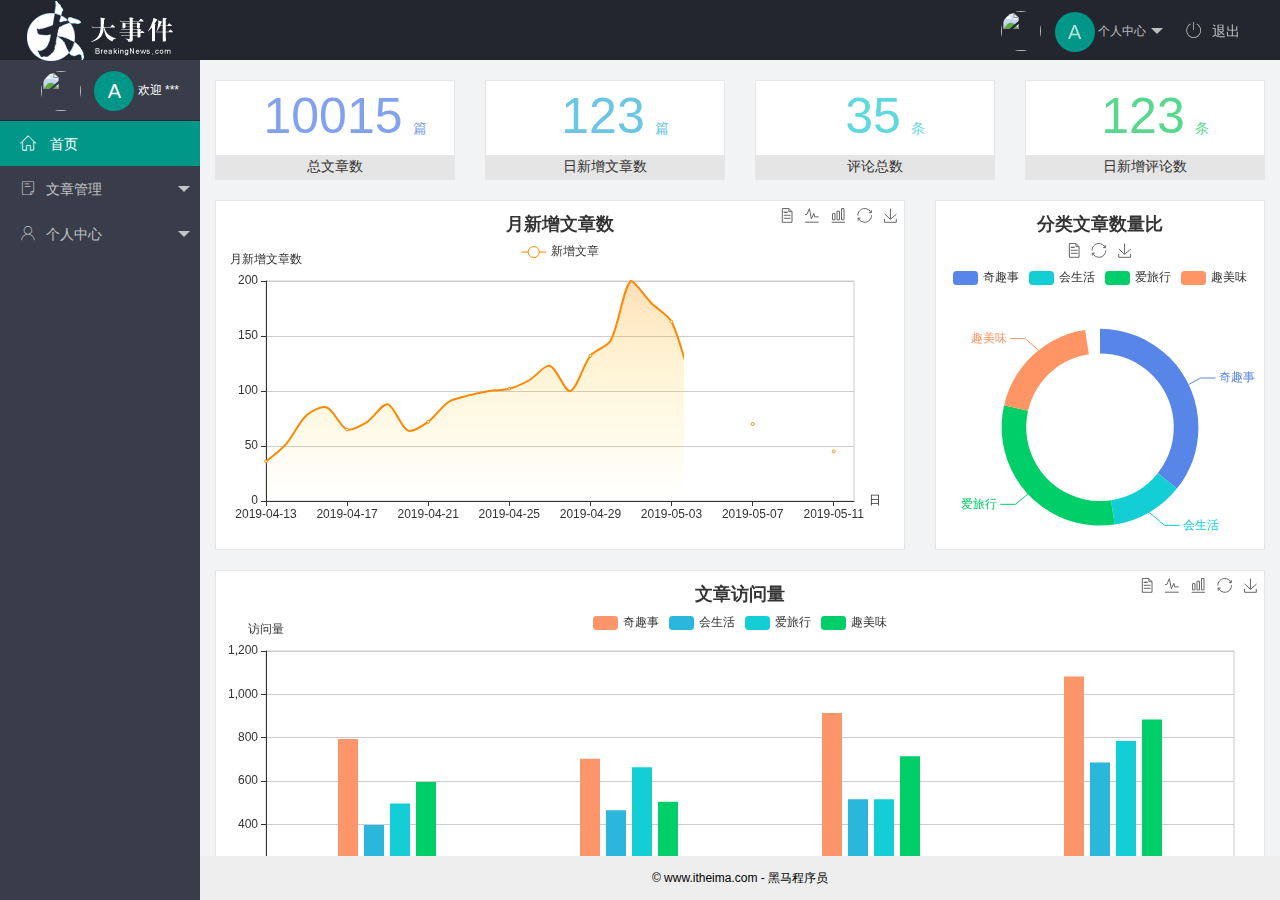
==== commit 74463537: "个人中心基本资料完成" ====
--- a/index.html
+++ b/index.html
@@ -24,7 +24,7 @@
               个人中心
             </a>
             <dl class="layui-nav-child">
-              <dd><a href="">基本资料</a></dd>
+              <dd><a href="./user/user_info.html" target="fm">基本资料</a></dd>
               <dd><a href="">更换头像</a></dd>
               <dd><a href="">重置密码</a></dd>
             </dl>
@@ -82,7 +82,7 @@
               >
               <dl class="layui-nav-child">
                 <dd>
-                  <a href="javascript:;"
+                  <a href="./user/user_info.html" target="fm"
                     ><i class="layui-icon layui-icon-app"></i>基本资料</a
                   >
                 </dd>
@@ -109,7 +109,7 @@
 
       <div class="layui-footer">
         <!-- 底部固定区域 -->
-        © layui.com - 底部固定区域
+        © www.itheima.com - 黑马程序员
       </div>
     </div>
 
--- a/assets/css/index.css
+++ b/assets/css/index.css
@@ -1,3 +1,7 @@
+.layui-footer {
+  text-align: center;
+  font-size: 12px;
+}
 .iconfont {
   margin-right: 10px;
 }
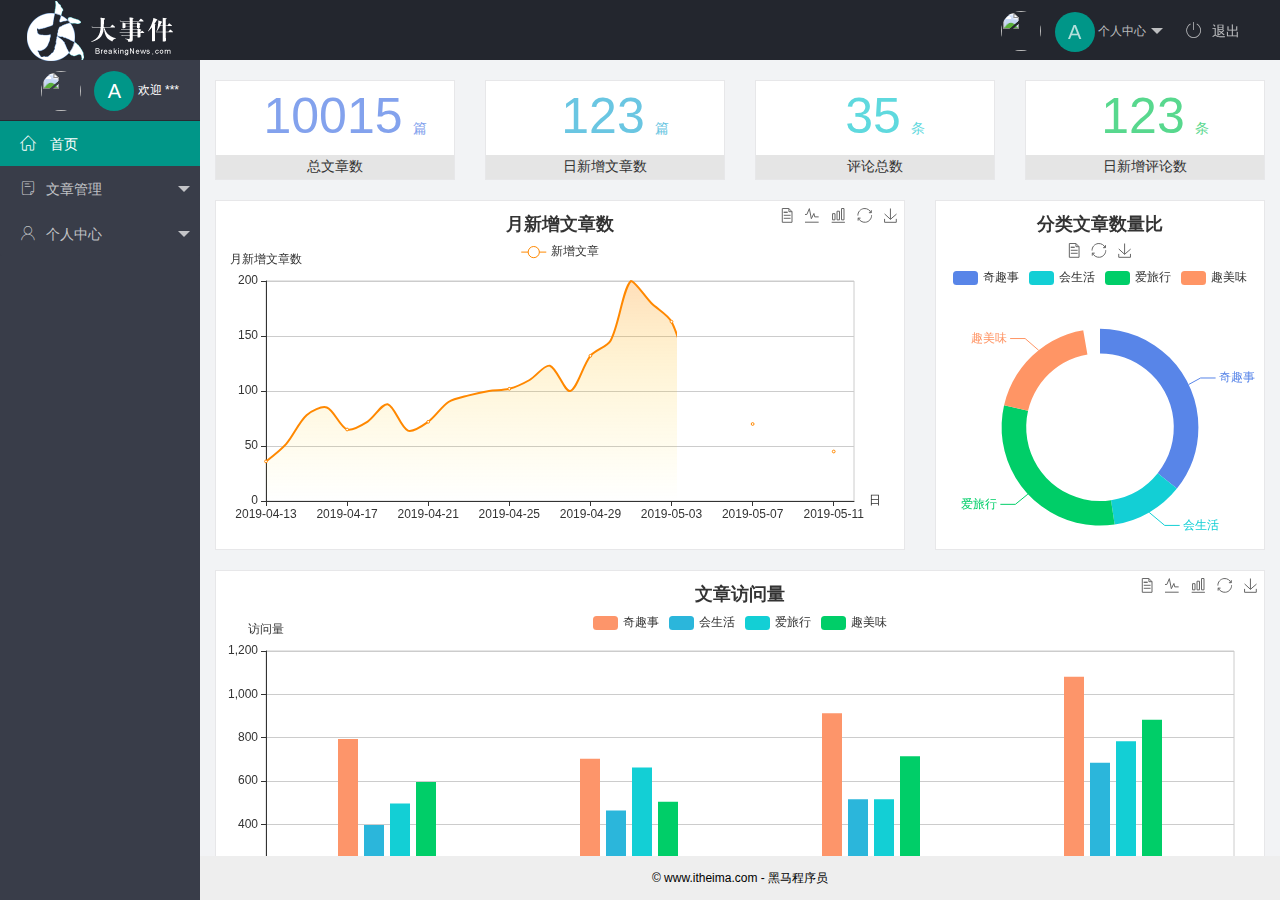
==== commit 63466c4e: "完成个人中心" ====
--- a/index.html
+++ b/index.html
@@ -25,8 +25,10 @@
             </a>
             <dl class="layui-nav-child">
               <dd><a href="./user/user_info.html" target="fm">基本资料</a></dd>
-              <dd><a href="">更换头像</a></dd>
-              <dd><a href="">重置密码</a></dd>
+              <dd>
+                <a href="./user/user_avatar.html" target="fm">更换头像</a>
+              </dd>
+              <dd><a href="./user/user-pwd.html" target="fm">重置密码</a></dd>
             </dl>
           </li>
           <li class="layui-nav-item">
@@ -87,12 +89,12 @@
                   >
                 </dd>
                 <dd>
-                  <a href="javascript:;"
+                  <a href="./user/user_avatar.html" target="fm"
                     ><i class="layui-icon layui-icon-app"></i>更换头像</a
                   >
                 </dd>
                 <dd>
-                  <a href="javascript:;"
+                  <a href="./user/user-pwd.html" target="fm"
                     ><i class="layui-icon layui-icon-app"></i>重置密码</a
                   >
                 </dd>
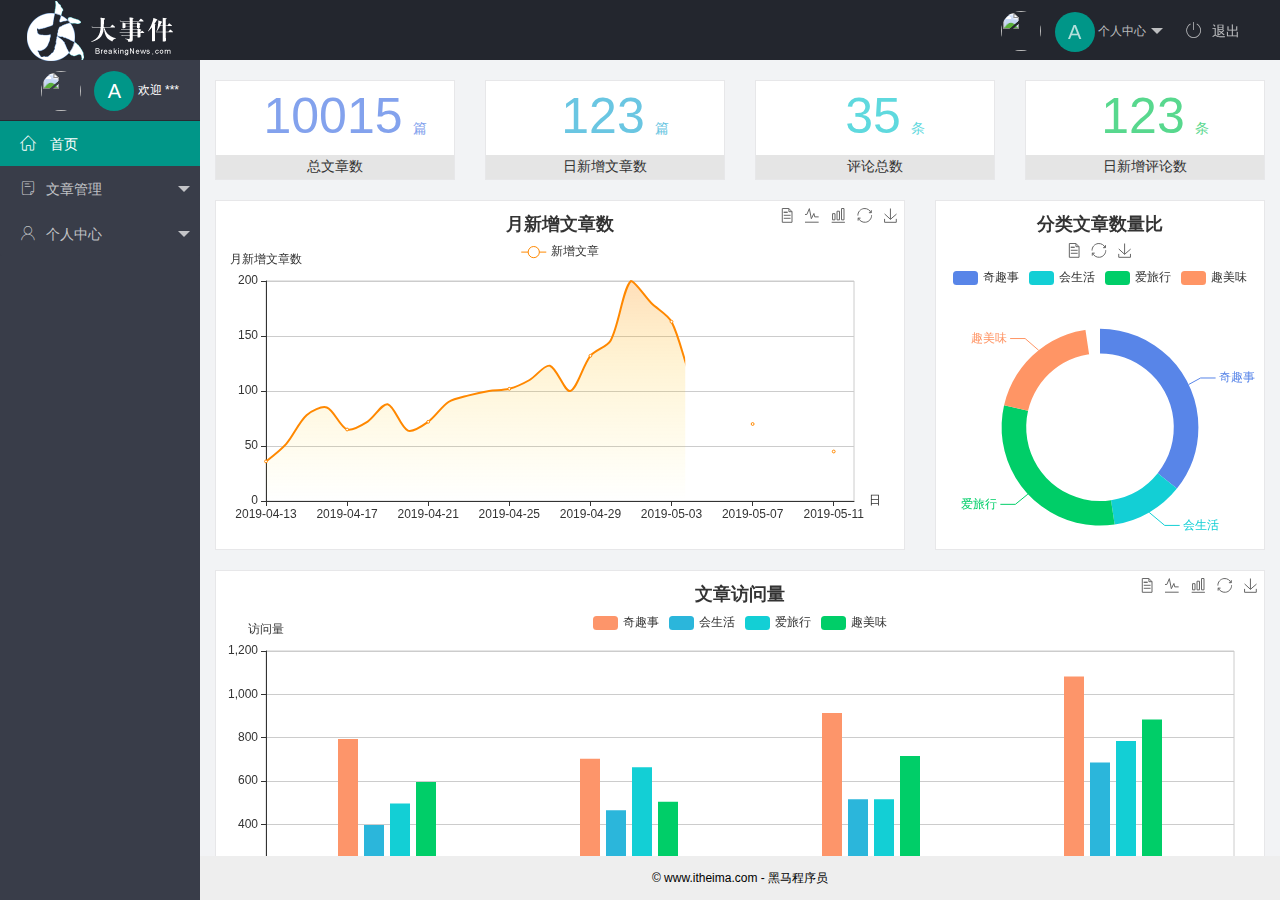
==== commit 74da0621: "功能基本完成" ====
--- a/index.html
+++ b/index.html
@@ -62,17 +62,17 @@
               >
               <dl class="layui-nav-child">
                 <dd>
-                  <a href="javascript:;"
+                  <a href="/article/art_cate.html" target="fm"
                     ><i class="layui-icon layui-icon-app"></i>文章类别</a
                   >
                 </dd>
                 <dd>
-                  <a href="javascript:;"
+                  <a href="/article/art_list.html" target="fm"
                     ><i class="layui-icon layui-icon-app"></i> 文章列表</a
                   >
                 </dd>
                 <dd>
-                  <a href="javascript:;"
+                  <a href="/article/art_pub.html" target="fm"
                     ><i class="layui-icon layui-icon-app"></i>发表文章</a
                   >
                 </dd>
